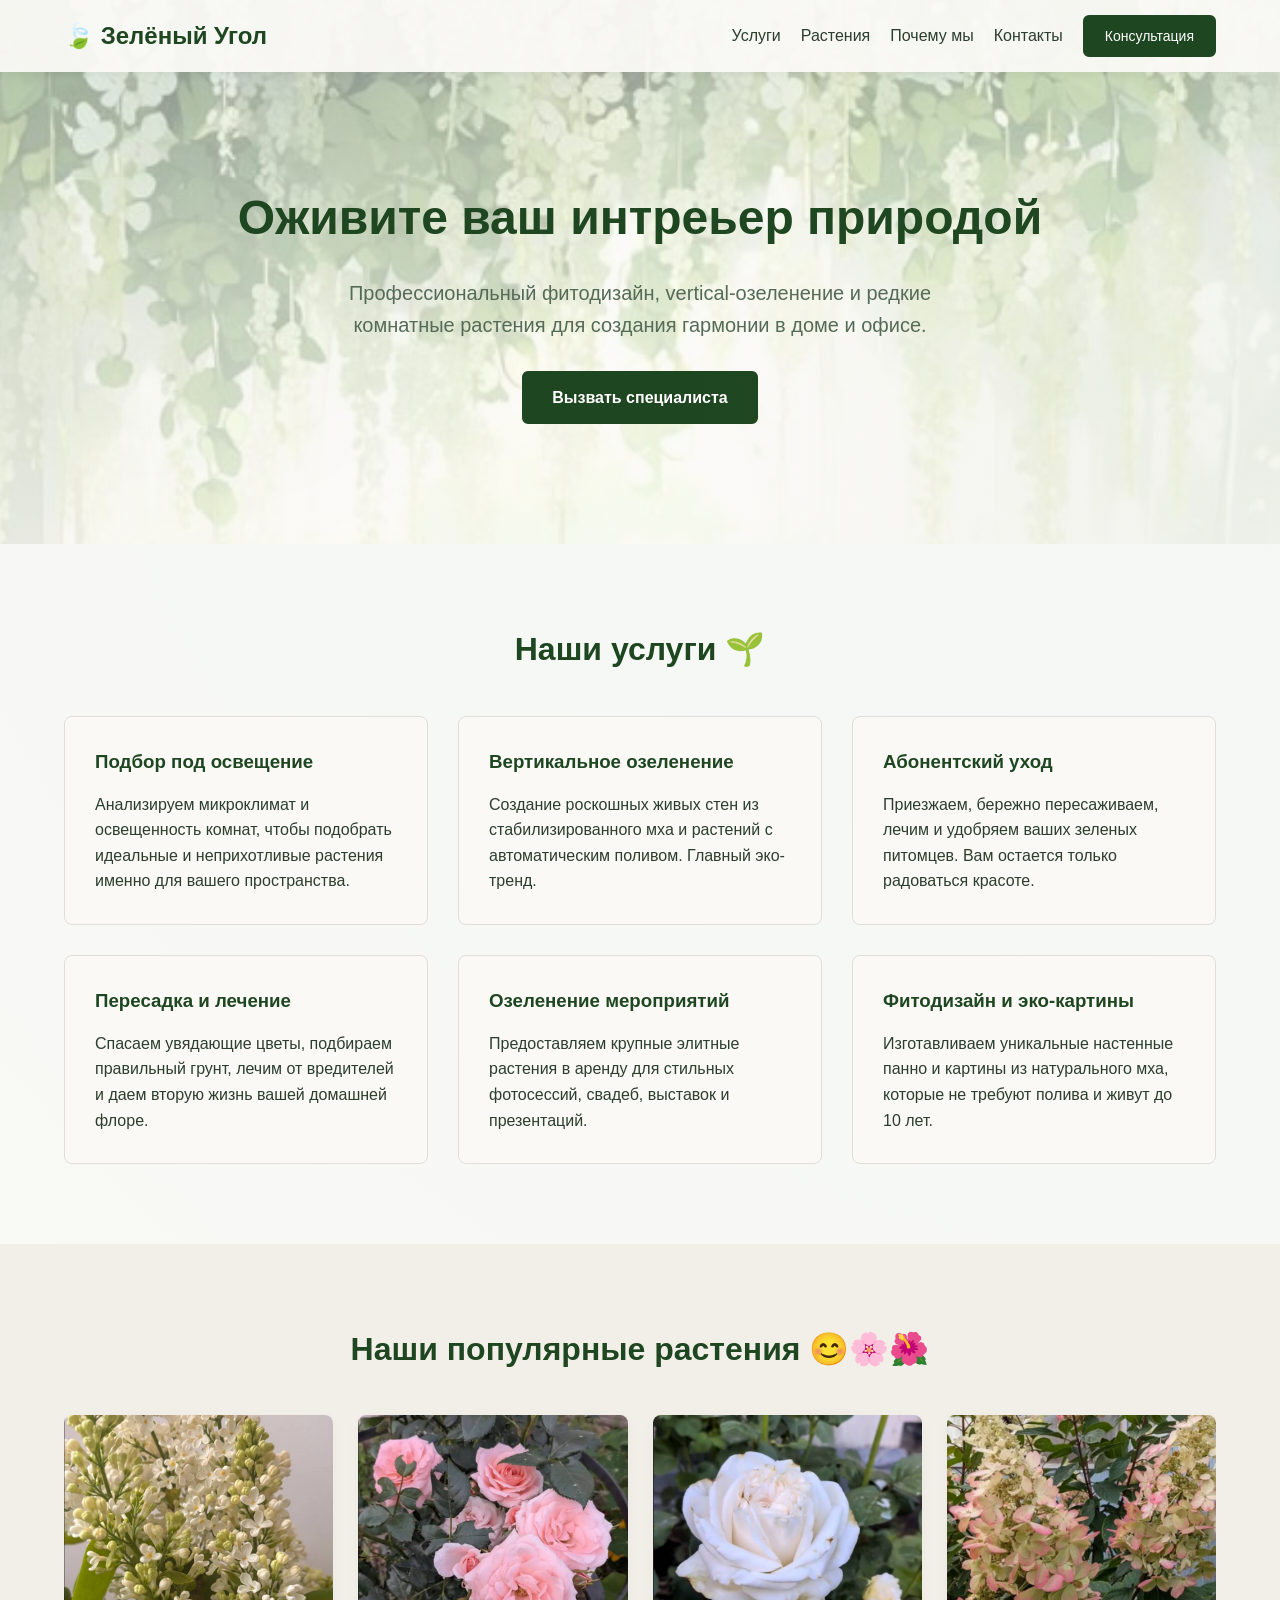
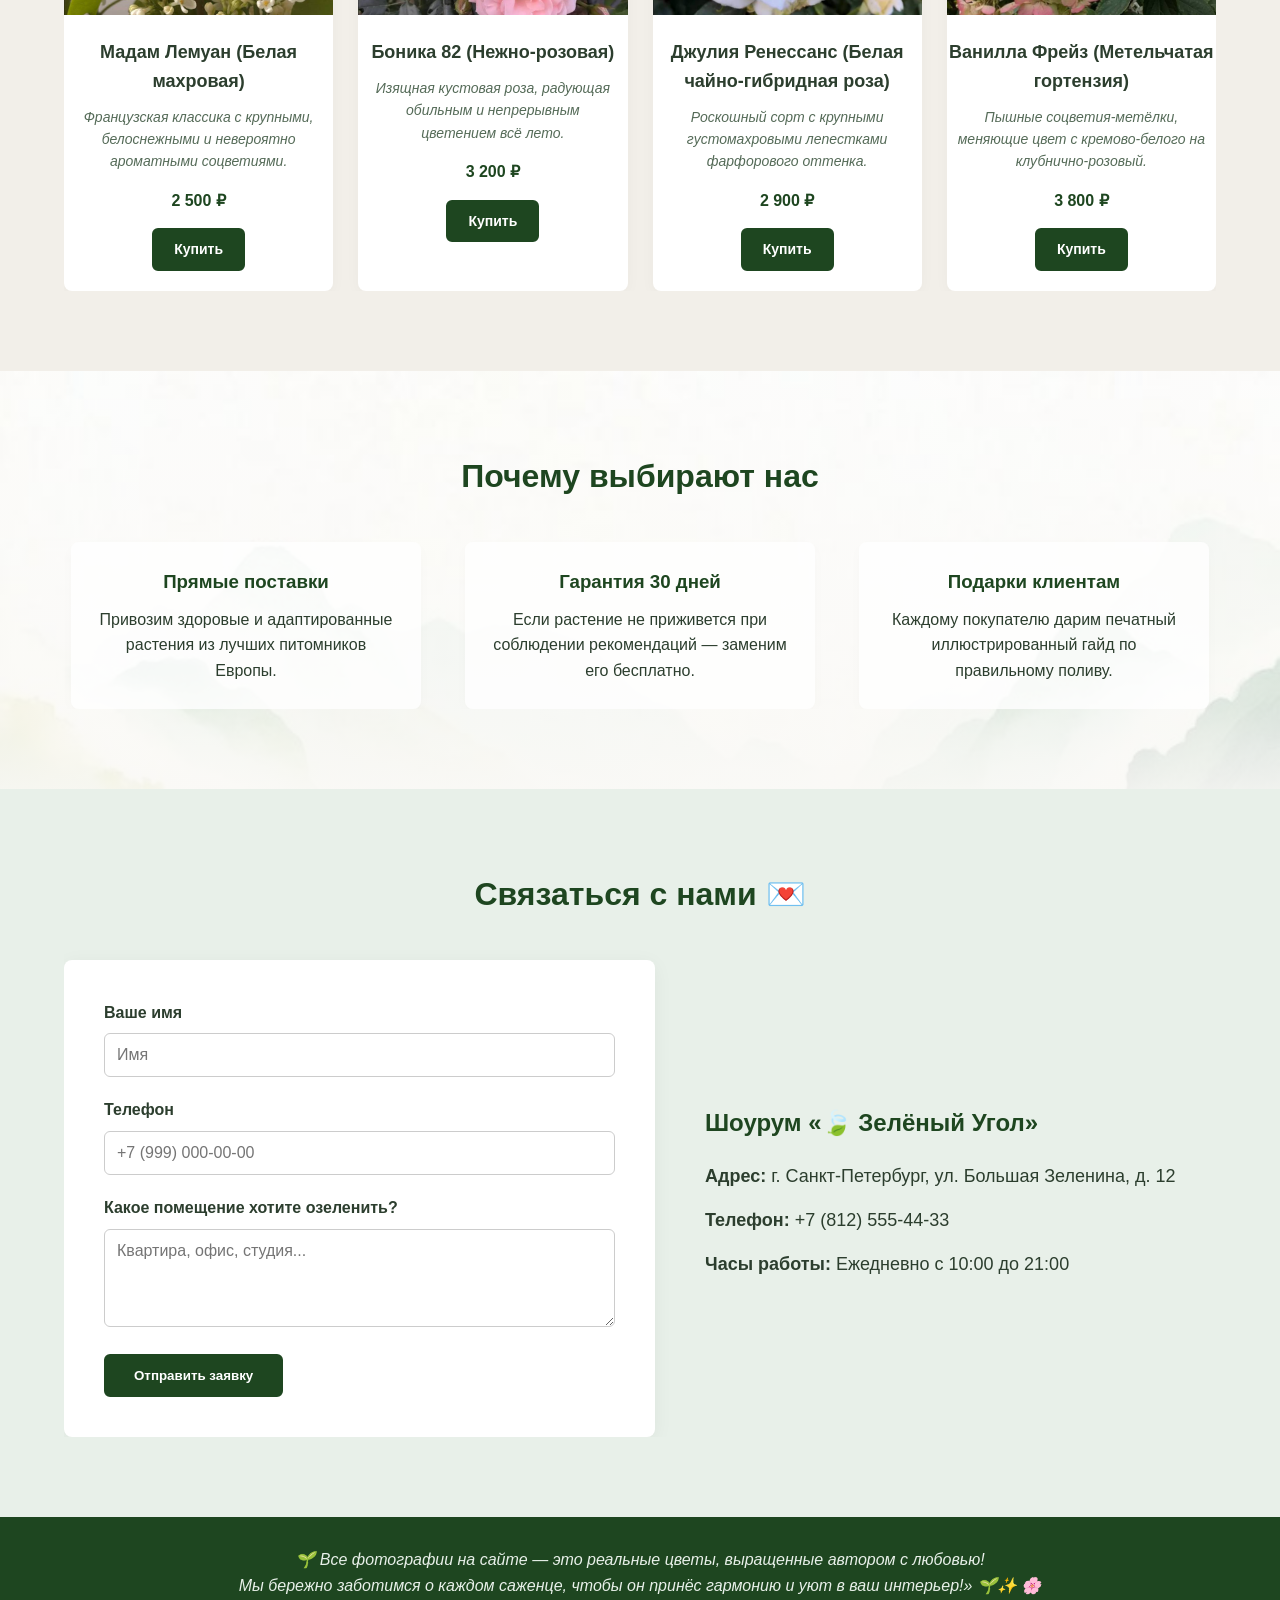
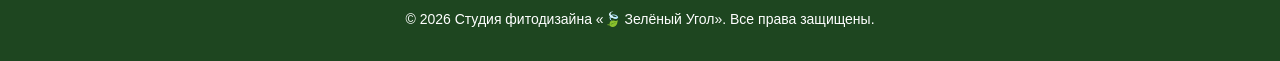
==== index.html @ da982885 "Обратно поменяно название" ====
<!DOCTYPE html>
<html lang="ru">
<head>
    <meta charset="UTF-8">
    <meta name="viewport" content="width=device-width, initial-scale=1.0">
    <title>🍃 Зелёный Угол — Студия фитодизайна и комнатного озеленения</title>
    <link rel="stylesheet" href="style.css">

</head>
<body>

    <header>
        <div class="container">
            <a href="#" class="logo">🍃 Зелёный Угол</a>
            <nav>
                <ul class="nav-links">
                    <li><a href="#services">Услуги</a></li>
                    <li><a href="#catalog">Растения</a></li>
                    <li><a href="#features">Почему мы</a></li>
                    <li><a href="#contacts">Контакты</a></li>
                    <li><a href="#contacts" class="btn header-btn">Консультация</a></li>
                </ul>
            </nav>
        </div>
    </header>

    <section class="hero">
        <div class="container">
            <h1>Оживите ваш интреьер природой</h1>
            <p>Профессиональный фитодизайн, vertical-озеленение и редкие комнатные растения для создания гармонии в доме и офисе.</p>
            <a href="#contacts" class="btn">Вызвать специалиста</a>
        </div>
    </section>

    <section id="services" class="services">
        <div class="container">
            <h2 class="section-title">Наши услуги 🌱</h2>
            <div class="services-grid">
                <!-- 1. Подбор -->
                <div class="service-card">
                    <h3>Подбор под освещение</h3>
                    <p>Анализируем микроклимат и освещенность комнат, чтобы подобрать идеальные и неприхотливые растения именно для вашего пространства.</p>
                </div>
                <!-- 2. Вертикальное озеленение -->
                <div class="service-card">
                    <h3>Вертикальное озеленение</h3>
                    <p>Создание роскошных живых стен из стабилизированного мха и растений с автоматическим поливом. Главный эко-тренд.</p>
                </div>
                <!-- 3. Абонентский уход -->
                <div class="service-card">
                    <h3>Абонентский уход</h3>
                    <p>Приезжаем, бережно пересаживаем, лечим и удобряем ваших зеленых питомцев. Вам остается только радоваться красоте.</p>
                </div>
                <!-- 4. Скорая помощь растениям -->
                <div class="service-card">
                    <h3>Пересадка и лечение</h3>
                    <p>Спасаем увядающие цветы, подбираем правильный грунт, лечим от вредителей и даем вторую жизнь вашей домашней флоре.</p>
                </div>
                <!-- 5. Озеленение мероприятий -->
                <div class="service-card">
                    <h3>Озеленение мероприятий</h3>
                    <p>Предоставляем крупные элитные растения в аренду для стильных фотосессий, свадеб, выставок и презентаций.</p>
                </div>
                <!-- 6. Фитокартины -->
                <div class="service-card">
                    <h3>Фитодизайн и эко-картины</h3>
                    <p>Изготавливаем уникальные настенные панно и картины из натурального мха, которые не требуют полива и живут до 10 лет.</p>
                </div>
            </div>
        </div>
    </section>


        <section id="catalog" class="catalog">
        <div class="container">
            <h2 class="section-title">Наши популярные растения 😊🌸🌺</h2>
            <div class="catalog-grid">
                <!-- 1. Сирень -->
                <div class="plant-card">
                    <img src="lilac1.jpg" alt="Сирень Мадам Лемуан" style="width: 100%; height: 200px; object-fit: cover; margin-bottom: 15px;">
                    <h3>Мадам Лемуан (Белая махровая)</h3>
                    <p style="font-size: 14px; color: #556B58; font-style: italic; margin: 5px 10px 15px 10px; min-height: 44px;">
                        Французская классика с крупными, белоснежными и невероятно ароматными соцветиями.
                    </p>
                    <span class="price">2 500 ₽</span>
                    <a href="#contacts" class="btn">Купить</a>
                </div>
                <!-- 2. Розовая роза -->
                <div class="plant-card">
                    <img src="rose.jpg" alt="Роза Боника 82" style="width: 100%; height: 200px; object-fit: cover; margin-bottom: 15px;">
                    <h3>Боника 82 (Нежно-розовая)</h3>
                    <p style="font-size: 14px; color: #556B58; font-style: italic; margin: 5px 10px 15px 10px; min-height: 44px;">
                        Изящная кустовая роза, радующая обильным и непрерывным цветением всё лето.
                    </p>
                    <span class="price">3 200 ₽</span>
                    <a href="#contacts" class="btn">Купить</a>
                </div>
                <!-- 3. Белая роза -->
                <div class="plant-card">
                    <img src="white-rose.jpg" alt="Роза Джулия Ренессанс" style="width: 100%; height: 200px; object-fit: cover; margin-bottom: 15px;">
                    <h3>Джулия Ренессанс (Белая чайно-гибридная роза)</h3>
                    <p style="font-size: 14px; color: #556B58; font-style: italic; margin: 5px 10px 15px 10px; min-height: 44px;">
                        Роскошный сорт с крупными густомахровыми лепестками фарфорового оттенка.
                    </p>
                    <span class="price">2 900 ₽</span>
                    <a href="#contacts" class="btn">Купить</a>
                </div>
                <!-- 4. Гортензия -->
                <div class="plant-card">
                    <img src="hydrangea.jpg" alt="Гортензия Ванилла Фрейз" style="width: 100%; height: 200px; object-fit: cover; margin-bottom: 15px;">
                    <h3>Ванилла Фрейз (Метельчатая гортензия)</h3>
                    <p style="font-size: 14px; color: #556B58; font-style: italic; margin: 5px 10px 15px 10px; min-height: 44px;">
                        Пышные соцветия-метёлки, меняющие цвет с кремово-белого на клубнично-розовый.
                    </p>
                    <span class="price">3 800 ₽</span>
                    <a href="#contacts" class="btn">Купить</a>
                </div>
            </div>
        </div>
    </section>



    <section id="features" class="features">
        <div class="container">
            <h2 class="section-title">Почему выбирают нас</h2>

            <div class="features-list">
                <div class="feature-item">
                    <h3>Прямые поставки</h3>
                    <p>Привозим здоровые и адаптированные растения из лучших питомников Европы.</p>
                </div>
                <div class="feature-item">
                    <h3>Гарантия 30 дней</h3>
                    <p>Если растение не приживется при соблюдении рекомендаций — заменим его бесплатно.</p>
                </div>
                <div class="feature-item">
                    <h3>Подарки клиентам</h3>
                    <p>Каждому покупателю дарим печатный иллюстрированный гайд по правильному поливу.</p>
                </div>
            </div>
        </div>
    </section>

    <section id="contacts" class="contacts">
        <div class="container">
            <h2 class="section-title">Связаться с нами 💌</h2>
            <div class="contacts-wrapper">
                <form class="contact-form" onsubmit="event.preventDefault(); alert('Заявка отправлена!');">
                    <div class="form-group">
                        <label for="name">Ваше имя</label>
                        <input type="text" id="name" required placeholder="Имя">
                    </div>
                    <div class="form-group">
                        <label for="phone">Телефон</label>
                        <input type="tel" id="phone" required placeholder="+7 (999) 000-00-00">
                    </div>
                    <div class="form-group">
                        <label for="msg">Какое помещение хотите озеленить?</label>
                        <textarea id="msg" rows="4" placeholder="Квартира, офис, студия..."></textarea>
                    </div>
                    <button type="submit" class="btn">Отправить заявку</button>
                </form>
                <div class="contact-info">
                    <h3>Шоурум «🍃 Зелёный Угол»</h3>
                    <p><strong>Адрес:</strong> г. Санкт-Петербург, ул. Большая Зеленина, д. 12</p>
                    <p><strong>Телефон:</strong> +7 (812) 555-44-33</p>
                    <p><strong>Часы работы:</strong> Ежедневно с 10:00 до 21:00</p>
                </div>
            </div>
        </div>
    </section>

     <footer>
        <div class="container">
            <p style="font-style: italic; margin-bottom: 10px; font-size: 16px; color: #e8f0e9;">
                🌱 Все фотографии на сайте — это реальные цветы, выращенные автором с любовью!<br>Мы бережно заботимся о каждом саженце, чтобы он принёс гармонию и уют в ваш интерьер!» 🌱✨ 🌸
            </p>
            <p>&copy; 2026 Студия фитодизайна «🍃 Зелёный Угол». Все права защищены.</p>
        </div>
    </footer>


</body>
</html>
---- style.css ----
* {
            margin: 0;
            padding: 0;
            box-sizing: border-box;
            font-family: 'Segoe UI', Tahoma, Geneva, Verdana, sans-serif;
        }
        html {
            scroll-behavior: smooth;
        }
        body {
            background-color: #FAF9F6;
            /* Делаем мягкий, едва заметный зеленый градиент по бокам экрана */
            background-image: radial-gradient(circle at top right, #f2f7f3 0%, #FAF9F6 60%);
            color: #2C3E2E;
            line-height: 1.6;
        }



    .container {
    width: 90%;
    max-width: 1200px;
    margin: 0 auto;
    overflow: hidden; /* Защита от вылета элементов за края */
    }
        .btn {
            display: inline-block;
            padding: 12px 28px;
            background-color: #1E4620; /* Глубокий лесной зеленый */
            color: #ffffff !important; /* Делаем текст строго БЕЛЫМ */
            text-decoration: none;
            border-radius: 6px;
            font-weight: 600;
            transition: all 0.3s ease;
            border: 2px solid #1E4620;
            cursor: pointer;
        }

        .btn:hover {
            background-color: #2c5e2f;
            border-color: #2c5e2f;
            transform: translateY(-2px);
        }
        header {
            position: fixed;
            top: 0;
            left: 0;
            width: 100%;
            background-color: rgba(250, 249, 246, 0.95);
            box-shadow: 0 2px 10px rgba(0,0,0,0.05);
            z-index: 1000;
            padding: 15px 0;
        }
        header .container {
            display: flex;
            justify-content: space-between;
            align-items: center;
            flex-wrap: wrap; /* Разрешаем элементам переноситься, если им тесно */
            gap: 10px;
        }

        .logo {
            font-size: 24px;
            font-weight: 700;
            color: #1E4620;
            text-decoration: none;
        }
         nav .nav-links {
            display: flex;
            list-style: none;
            gap: 20px;
            align-items: center;
            flex-wrap: wrap; /* Помогает ссылкам аккуратно переноситься на мобильных */
        }

        nav .nav-links a {
            text-decoration: none;
            color: #2C3E2E;
            font-weight: 500;
            transition: color 0.3s;
        }
        nav .nav-links a:hover {
            color: #1E4620;
        }
        .header-btn {
            padding: 8px 20px;
            font-size: 14px;
        }
        .hero {
            padding: 180px 0 120px 0;
            text-align: center;
            /* Подключаем ваш сказочный рисунок листьев и накладываем мягкий эко-градиент для читаемости текста */
            background: linear-gradient(180deg, rgba(250, 249, 246, 0.5) 0%, rgba(250, 249, 246, 0.95) 100%), 
                        url('bg-leaves.png.jpe');
            background-size: cover;
            background-position: center;
            background-attachment: fixed; /* Эффект параллакса при прокрутке */
            position: relative;
            overflow: hidden;
        }
        .hero::before {
            content: "";
            position: absolute;
            top: 0; left: 0; width: 100%; height: 100%;
            background: radial-gradient(circle at 10% 20%, rgba(30, 70, 32, 0.04) 0%, transparent 40%),
                        radial-gradient(circle at 90% 80%, rgba(85, 107, 47, 0.05) 0%, transparent 40%);
            pointer-events: none;
        }






        .hero h1 {
            font-size: 48px;
            color: #1E4620;
            margin-bottom: 20px;
            font-weight: 800;
        }
        .hero p {
            font-size: 20px;
            max-width: 600px;
            margin: 0 auto 30px auto;
            color: #556B58;
        }
        .services {
            padding: 80px 0;
        }
        .section-title {
            text-align: center;
            font-size: 32px;
            color: #1E4620;
            margin-bottom: 40px;
            font-weight: 700;
        }
        .services-grid {
            display: grid;
            grid-template-columns: repeat(auto-fit, minmax(300px, 1fr));
            gap: 30px;
        }
        .service-card {
            background-color: #FAF9F6;
            padding: 30px;
            border-radius: 8px;
            border: 1px solid #e1ded7;
            transition: all 0.3s;
        }
        .service-card h3 {
            margin-bottom: 15px;
            color: #1E4620;
        }
        .catalog {
            padding: 80px 0;
            background-color: #f2efe9;
        }
        .catalog-grid {
            display: grid;
            grid-template-columns: repeat(auto-fit, minmax(220px, 1fr));
            gap: 25px;
        }
        .plant-card {
            background: #ffffff;
            border-radius: 8px;
            overflow: hidden;
            box-shadow: 0 4px 15px rgba(0,0,0,0.03);
            transition: transform 0.3s ease;
            text-align: center;
            padding-bottom: 20px;
        }
        .plant-card:hover {
            transform: scale(1.04);
        }
        .plant-img {
            width: 100%;
            height: 200px;
            background-color: #dbe4dc;
            display: flex;
            align-items: center;
            justify-content: center;
            color: #556B58;
            font-weight: bold;
            margin-bottom: 15px;
        }
        .plant-card h3 {
            font-size: 18px;
            margin-bottom: 10px;
        }
        .price {
            font-weight: 700;
            color: #1E4620;
            margin-bottom: 15px;
            display: block;
        }
        .plant-card .btn {
            padding: 8px 20px;
            font-size: 14px;
        }
        .features {
            padding: 80px 0;
            /* Накладываем мягкую полупрозрачную эко-вуаль */
            background: linear-gradient(180deg, rgba(250, 249, 246, 0.3) 0%, rgba(250, 249, 246, 0.95) 100%), 
                        url('features-top-bg.png.jpe');
            /* 100% растягивает рисунок ровно на всю ширину экрана, а auto сохраняет пропорции высоты */
            background-size: 100% auto; 
            /* Прижимаем к самому верху и центрируем */
            background-position: top center; 
            background-repeat: no-repeat;
        }



        .feature-item {
            flex: 1;
            min-width: 250px;
            max-width: 350px;
            background: rgba(255, 255, 255, 0.8); /* Делаем карточки полупрозрачными */
            padding: 25px;
            border-radius: 8px;
            box-shadow: 0 4px 15px rgba(0,0,0,0.02);
            text-align: center;
        }

        .features-list {
            display: flex;
            flex-wrap: wrap;
            justify-content: space-around;
            gap: 30px;
            text-align: center;
        }
        .feature-item {
            flex: 1;
            min-width: 250px;
            max-width: 350px;
        }
        .feature-item h3 {
            color: #1E4620;
            margin-bottom: 10px;
        }
        .contacts {
            padding: 80px 0;
            background-color: #e8f0e9;
        }
        .contacts-wrapper {
            display: flex;
            flex-wrap: wrap;
            gap: 50px;
        }
        .contact-form {
            flex: 1;
            min-width: 300px;
            background: #ffffff;
            padding: 40px;
            border-radius: 8px;
            box-shadow: 0 4px 20px rgba(0,0,0,0.05);
        }
        .form-group {
            margin-bottom: 20px;
        }
        .form-group label {
            display: block;
            margin-bottom: 8px;
            font-weight: 600;
        }
        .form-group input, .form-group textarea {
            width: 100%;
            padding: 12px;
            border: 1px solid #cccccc;
            border-radius: 6px;
            font-size: 16px;
        }
        .contact-info {
            flex: 1;
            min-width: 300px;
            display: flex;
            flex-direction: column;
            justify-content: center;
        }
        .contact-info h3 {
            font-size: 24px;
            color: #1E4620;
            margin-bottom: 20px;
        }
        .contact-info p {
            margin-bottom: 15px;
            font-size: 18px;
        }
        footer {
            background-color: #1E4620;
            color: #ffffff;
            text-align: center;
            padding: 30px 0;
            font-size: 14px;
        }
         @media (max-width: 768px) {
            .hero h1 {
                font-size: 34px;
            }
            header {
                position: static; /* Отключаем фиксацию шапки, чтобы она не перекрывала текст на телефонах */
                padding: 15px 0;
            }
            header .container {
                flex-direction: column; /* Выстраиваем логотип Зелёный Угол и ссылки меню друг под другом */
                text-align: center;
                gap: 15px;
            }
            nav .nav-links {
                justify-content: center; /* Центрируем пункты меню на смартфонах */
                gap: 15px;
                padding-top: 5px;
            }
            .logo {
                font-size: 22px;
            }
        }
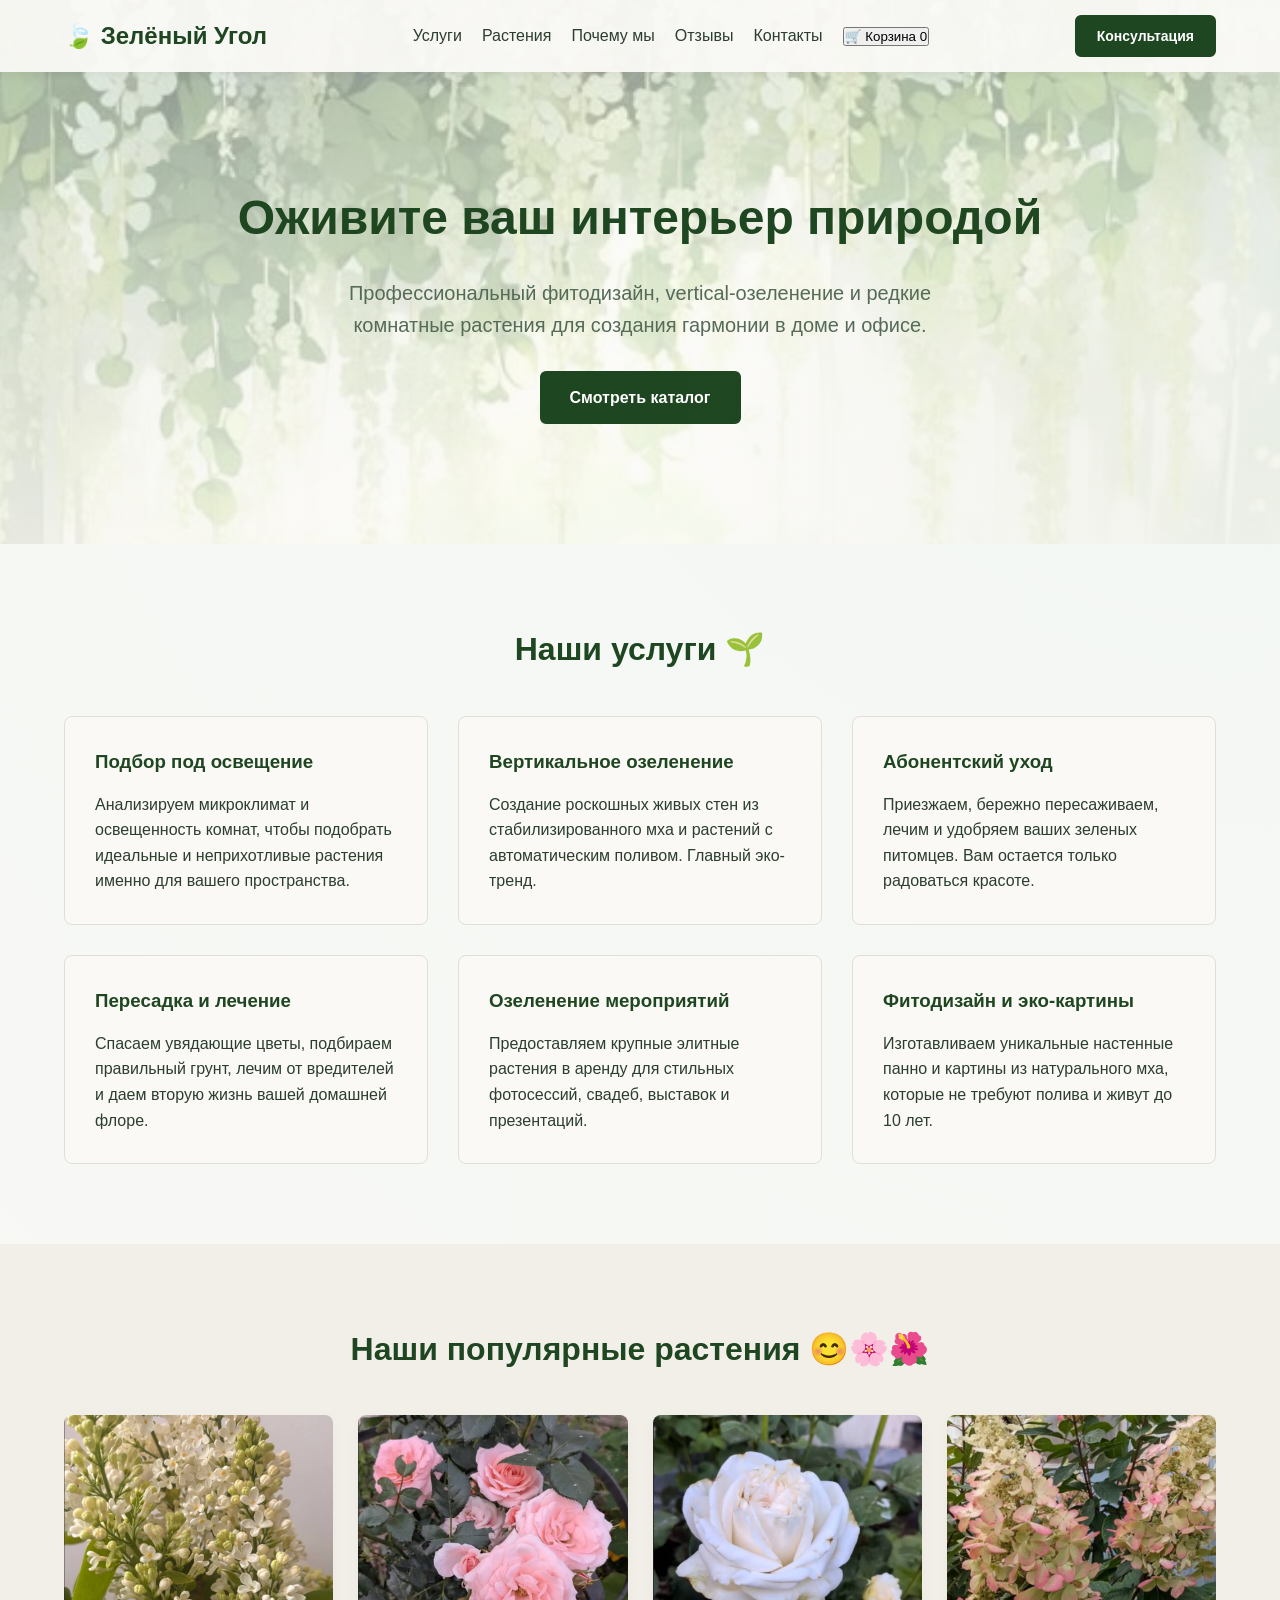
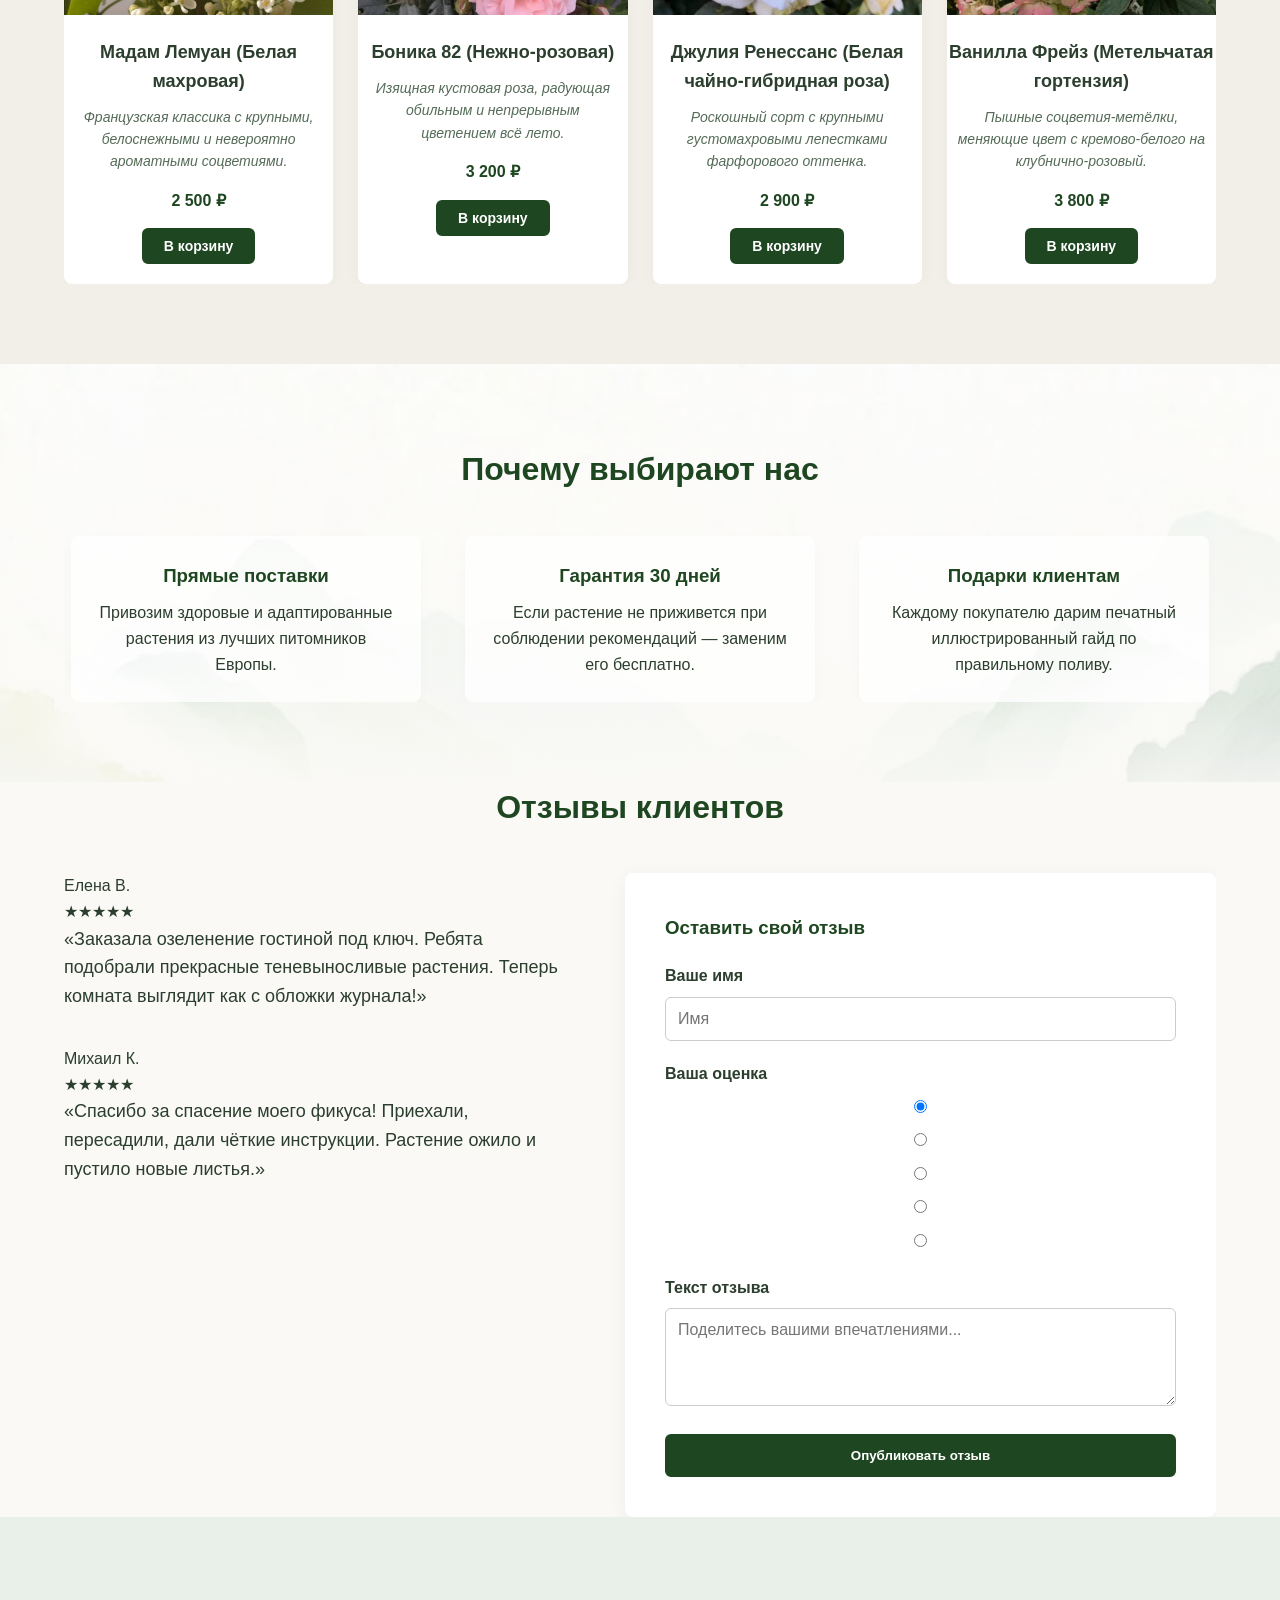
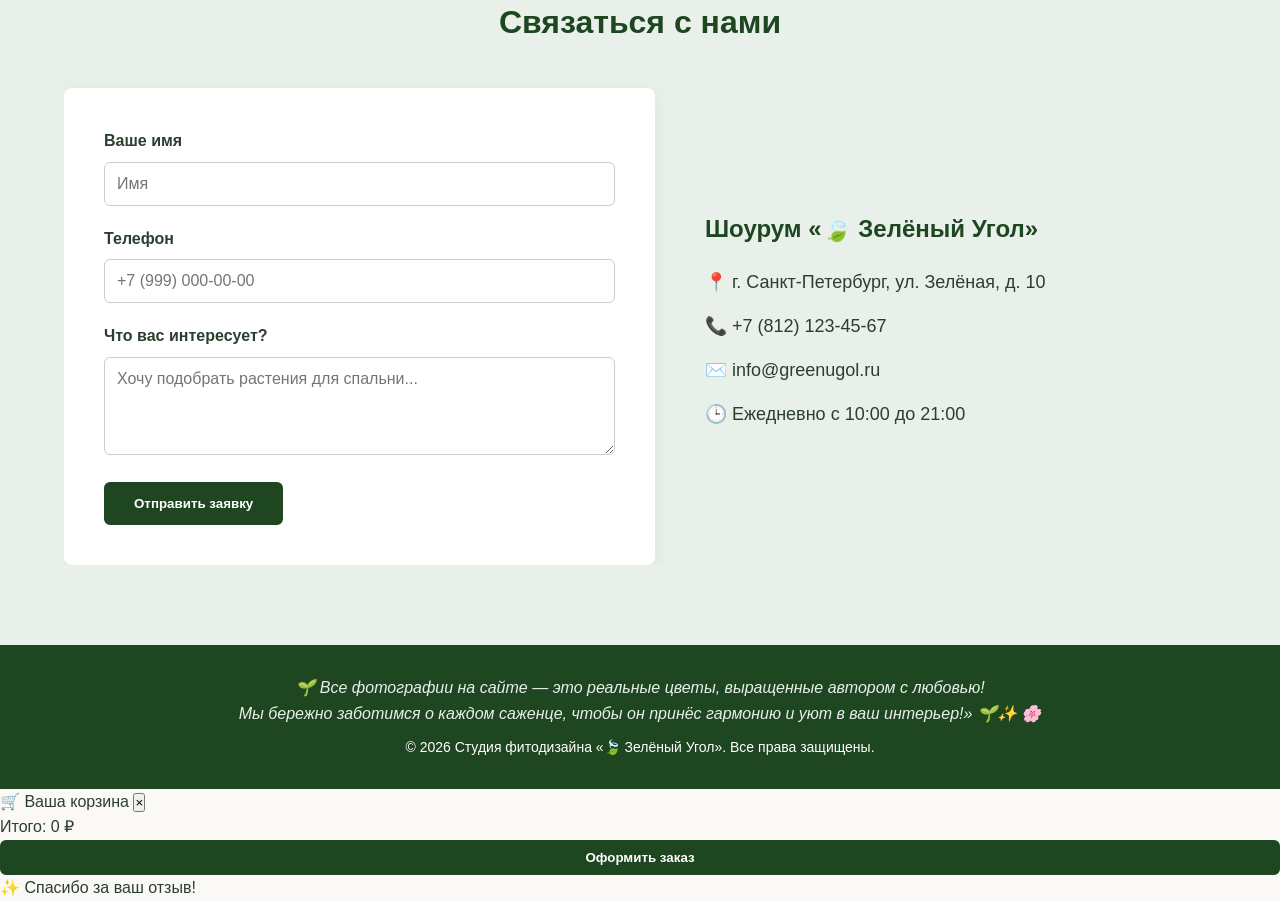
==== commit 359d5c20: "Update index.html" ====
--- a/index.html
+++ b/index.html
@@ -17,18 +17,24 @@
                     <li><a href="#services">Услуги</a></li>
                     <li><a href="#catalog">Растения</a></li>
                     <li><a href="#features">Почему мы</a></li>
+                    <li><a href="#reviews">Отзывы</a></li>
                     <li><a href="#contacts">Контакты</a></li>
-                    <li><a href="#contacts" class="btn header-btn">Консультация</a></li>
+                    <li>
+                        <button class="cart-toggle-btn" id="cart-toggle">
+                            🛒 Корзина <span id="cart-count">0</span>
+                        </button>
+                    </li>
                 </ul>
             </nav>
+            <a href="#contacts" class="btn header-btn">Консультация</a>
         </div>
     </header>
 
     <section class="hero">
         <div class="container">
-            <h1>Оживите ваш интреьер природой</h1>
+            <h1>Оживите ваш интерьер природой</h1>
             <p>Профессиональный фитодизайн, vertical-озеленение и редкие комнатные растения для создания гармонии в доме и офисе.</p>
-            <a href="#contacts" class="btn">Вызвать специалиста</a>
+            <a href="#catalog" class="btn">Смотреть каталог</a>
         </div>
     </section>
 
@@ -70,12 +76,10 @@
         </div>
     </section>
 
-
-        <section id="catalog" class="catalog">
+    <section class="catalog" id="catalog">
         <div class="container">
             <h2 class="section-title">Наши популярные растения 😊🌸🌺</h2>
             <div class="catalog-grid">
-                <!-- 1. Сирень -->
                 <div class="plant-card">
                     <img src="lilac1.jpg" alt="Сирень Мадам Лемуан" style="width: 100%; height: 200px; object-fit: cover; margin-bottom: 15px;">
                     <h3>Мадам Лемуан (Белая махровая)</h3>
@@ -83,9 +87,8 @@
                         Французская классика с крупными, белоснежными и невероятно ароматными соцветиями.
                     </p>
                     <span class="price">2 500 ₽</span>
-                    <a href="#contacts" class="btn">Купить</a>
-                </div>
-                <!-- 2. Розовая роза -->
+                    <button class="btn add-to-cart-btn" data-id="1" data-name="Сирень Мадам Лемуан" data-price="2500">В корзину</button>
+                </div>
                 <div class="plant-card">
                     <img src="rose.jpg" alt="Роза Боника 82" style="width: 100%; height: 200px; object-fit: cover; margin-bottom: 15px;">
                     <h3>Боника 82 (Нежно-розовая)</h3>
@@ -93,9 +96,8 @@
                         Изящная кустовая роза, радующая обильным и непрерывным цветением всё лето.
                     </p>
                     <span class="price">3 200 ₽</span>
-                    <a href="#contacts" class="btn">Купить</a>
-                </div>
-                <!-- 3. Белая роза -->
+                    <button class="btn add-to-cart-btn" data-id="2" data-name="Боника 82 (Нежно-розовая)" data-price="3200">В корзину</button>
+                </div>
                 <div class="plant-card">
                     <img src="white-rose.jpg" alt="Роза Джулия Ренессанс" style="width: 100%; height: 200px; object-fit: cover; margin-bottom: 15px;">
                     <h3>Джулия Ренессанс (Белая чайно-гибридная роза)</h3>
@@ -103,9 +105,8 @@
                         Роскошный сорт с крупными густомахровыми лепестками фарфорового оттенка.
                     </p>
                     <span class="price">2 900 ₽</span>
-                    <a href="#contacts" class="btn">Купить</a>
-                </div>
-                <!-- 4. Гортензия -->
+                    <button class="btn add-to-cart-btn" data-id="3" data-name="Джулия Ренессанс (Белая чайно-гибридная роза)" data-price="2900">В корзину</button>
+                </div>
                 <div class="plant-card">
                     <img src="hydrangea.jpg" alt="Гортензия Ванилла Фрейз" style="width: 100%; height: 200px; object-fit: cover; margin-bottom: 15px;">
                     <h3>Ванилла Фрейз (Метельчатая гортензия)</h3>
@@ -113,13 +114,11 @@
                         Пышные соцветия-метёлки, меняющие цвет с кремово-белого на клубнично-розовый.
                     </p>
                     <span class="price">3 800 ₽</span>
-                    <a href="#contacts" class="btn">Купить</a>
+                    <button class="btn add-to-cart-btn" data-id="4" data-name="Ванилла Фрейз (Метельчатая гортензия)" data-price="3800">В корзину</button>
                 </div>
             </div>
         </div>
     </section>
-
-
 
     <section id="features" class="features">
         <div class="container">
@@ -141,12 +140,64 @@
             </div>
         </div>
     </section>
-
-    <section id="contacts" class="contacts">
-        <div class="container">
-            <h2 class="section-title">Связаться с нами 💌</h2>
+    <section class="reviews" id="reviews">
+        <div class="container">
+            <h2 class="section-title">Отзывы клиентов</h2>
+            
             <div class="contacts-wrapper">
-                <form class="contact-form" onsubmit="event.preventDefault(); alert('Заявка отправлена!');">
+                <!-- Левая колонка: Список отзывов -->
+                <div class="contact-info" id="reviews-list-container" style="justify-content: flex-start; gap: 20px;">
+                    <div class="review-card" style="width: 100%;">
+                        <div class="review-author">Елена В.</div>
+                        <div class="review-stars">★★★★★</div>
+                        <p class="review-text">«Заказала озеленение гостиной под ключ. Ребята подобрали прекрасные теневыносливые растения. Теперь комната выглядит как с обложки журнала!»</p>
+                    </div>
+                    <div class="review-card" style="width: 100%;">
+                        <div class="review-author">Михаил К.</div>
+                        <div class="review-stars">★★★★★</div>
+                        <p class="review-text">«Спасибо за спасение моего фикуса! Приехали, пересадили, дали чёткие инструкции. Растение ожило и пустило новые листья.»</p>
+                    </div>
+                </div>
+
+                <!-- Правая колонка: Красивая форма написания отзыва -->
+                <div class="contact-form">
+                    <h3 style="margin-bottom: 20px; color: #1E4620;">Оставить свой отзыв</h3>
+                    <form id="new-review-form">
+                        <div class="form-group">
+                            <label for="review-author-name">Ваше имя</label>
+                            <input type="text" id="review-author-name" required placeholder="Имя">
+                        </div>
+                        <div class="form-group">
+                            <label style="display: block;">Ваша оценка</label>
+                            <div class="rating-area">
+                                <input type="radio" id="star-5" name="rating" value="5" checked>
+                                <label for="star-5" title="Оценка 5"></label>
+                                <input type="radio" id="star-4" name="rating" value="4">
+                                <label for="star-4" title="Оценка 4"></label>
+                                <input type="radio" id="star-3" name="rating" value="3">
+                                <label for="star-3" title="Оценка 3"></label>
+                                <input type="radio" id="star-2" name="rating" value="2">
+                                <label for="star-2" title="Оценка 2"></label>
+                                <input type="radio" id="star-1" name="rating" value="1">
+                                <label for="star-1" title="Оценка 1"></label>
+                            </div>
+                        </div>
+                        <div class="form-group">
+                            <label for="review-comment">Текст отзыва</label>
+                            <textarea id="review-comment" rows="4" required placeholder="Поделитесь вашими впечатлениями..."></textarea>
+                        </div>
+                        <button type="submit" class="btn" style="width: 100%;">Опубликовать отзыв</button>
+                    </form>
+                </div>
+            </div>
+        </div>
+    </section>
+
+    <section class="contacts" id="contacts">
+        <div class="container">
+            <h2 class="section-title">Связаться с нами</h2>
+            <div class="contacts-wrapper">
+                <form class="contact-form" action="#" onsubmit="alert('Заявка отправлена!'); this.reset(); return false;">
                     <div class="form-group">
                         <label for="name">Ваше имя</label>
                         <input type="text" id="name" required placeholder="Имя">
@@ -156,22 +207,23 @@
                         <input type="tel" id="phone" required placeholder="+7 (999) 000-00-00">
                     </div>
                     <div class="form-group">
-                        <label for="msg">Какое помещение хотите озеленить?</label>
-                        <textarea id="msg" rows="4" placeholder="Квартира, офис, студия..."></textarea>
+                        <label for="msg">Что вас интересует?</label>
+                        <textarea id="msg" rows="4" placeholder="Хочу подобрать растения для спальни..."></textarea>
                     </div>
                     <button type="submit" class="btn">Отправить заявку</button>
                 </form>
                 <div class="contact-info">
                     <h3>Шоурум «🍃 Зелёный Угол»</h3>
-                    <p><strong>Адрес:</strong> г. Санкт-Петербург, ул. Большая Зеленина, д. 12</p>
-                    <p><strong>Телефон:</strong> +7 (812) 555-44-33</p>
-                    <p><strong>Часы работы:</strong> Ежедневно с 10:00 до 21:00</p>
+                    <p>📍 г. Санкт-Петербург, ул. Зелёная, д. 10</p>
+                    <p>📞 +7 (812) 123-45-67</p>
+                    <p>✉️ info@greenugol.ru</p>
+                    <p>🕒 Ежедневно с 10:00 до 21:00</p>
                 </div>
             </div>
         </div>
     </section>
 
-     <footer>
+   <footer>
         <div class="container">
             <p style="font-style: italic; margin-bottom: 10px; font-size: 16px; color: #e8f0e9;">
                 🌱 Все фотографии на сайте — это реальные цветы, выращенные автором с любовью!<br>Мы бережно заботимся о каждом саженце, чтобы он принёс гармонию и уют в ваш интерьер!» 🌱✨ 🌸
@@ -180,6 +232,203 @@
         </div>
     </footer>
 
-
+    <div class="cart-modal" id="cart-modal">
+        <div class="cart-modal-header">
+            <span>🛒 Ваша корзина</span>
+            <button class="cart-close-btn" id="cart-close">&times;</button>
+        </div>
+        <div class="cart-items-list" id="cart-items-container">
+        </div>
+        <div class="cart-footer">
+            <div class="cart-total">Итого: <span id="cart-total-price">0</span> ₽</div>
+            <button class="btn style-btn" style="width:100%; padding: 8px;" id="checkout-btn">Оформить заказ</button>
+        </div>
+    </div>
+    <!-- Всплывающая плашка -->
+    <div class="toast-notification" id="review-toast">
+        ✨ Спасибо за ваш отзыв!
+    </div>
+
+    <script>
+        // Инициализация элементов корзины
+        const cartToggle = document.getElementById('cart-toggle');
+        const cartClose = document.getElementById('cart-close');
+        const cartModal = document.getElementById('cart-modal');
+        const cartCount = document.getElementById('cart-count');
+        const cartItemsContainer = document.getElementById('cart-items-container');
+        const cartTotalPrice = document.getElementById('cart-total-price');
+        const addToCartButtons = document.querySelectorAll('.add-to-cart-btn');
+        const checkoutBtn = document.getElementById('checkout-btn');
+        
+        let cart = [];
+
+        // Переключение отображения корзины
+        if (cartToggle && cartModal) {
+            cartToggle.addEventListener('click', (e) => {
+                e.preventDefault();
+                if (cartModal.style.display === 'flex') {
+                    cartModal.style.display = 'none';
+                } else {
+                    cartModal.style.display = 'flex';
+                    updateCart();
+                }
+            });
+        }
+
+        if (cartClose && cartModal) {
+            cartClose.addEventListener('click', () => {
+                cartModal.style.display = 'none';
+            });
+        }
+
+        // Кнопка "В корзину" (Логика добавления и анимация счетчика)
+        addToCartButtons.forEach(button => {
+            button.addEventListener('click', () => {
+                const id = button.getAttribute('data-id');
+                const name = button.getAttribute('data-name');
+                const price = parseInt(button.getAttribute('data-price'));
+
+                const existingItem = cart.find(item => item.id === id);
+
+                if (existingItem) {
+                    existingItem.quantity += 1;
+                } else {
+                    cart.push({ id, name, price, quantity: 1 });
+                }
+
+                updateCart();
+
+                if (cartToggle) {
+                    cartToggle.style.transform = 'scale(1.15)';
+                    cartToggle.style.transition = 'transform 0.1s ease';
+                    setTimeout(() => {
+                        cartToggle.style.transform = 'scale(1)';
+                    }, 100);
+                }
+            });
+        });
+        // Управление количеством внутри корзины
+        if (cartItemsContainer) {
+            cartItemsContainer.addEventListener('click', (e) => {
+                const id = e.target.getAttribute('data-id');
+                if (!id) return;
+
+                const item = cart.find(item => item.id === id);
+
+                if (e.target.classList.contains('plus-qty')) {
+                    item.quantity += 1;
+                } else if (e.target.classList.contains('minus-qty')) {
+                    item.quantity -= 1;
+                    if (item.quantity <= 0) {
+                        cart = cart.filter(item => item.id !== id);
+                    }
+                } else if (e.target.classList.contains('cart-del-btn')) {
+                    cart = cart.filter(item => item.id !== id);
+                }
+
+                updateCart();
+            });
+        }
+
+        // Рендеринг корзины
+        function updateCart() {
+            if (!cartItemsContainer) return;
+            cartItemsContainer.innerHTML = '';
+            let totalItems = 0;
+            let totalPrice = 0;
+
+            if (cart.length === 0) {
+                cartItemsContainer.innerHTML = '<div class="empty-cart-text">Корзина пока пуста</div>';
+            } else {
+                cart.forEach(item => {
+                    totalItems += item.quantity;
+                    totalPrice += item.price * item.quantity;
+
+                    const itemHtml = `
+                        <div class="cart-item">
+                            <div class="cart-item-info">
+                                <div><strong>${item.name}</strong></div>
+                                <div>${item.price} ₽ x ${item.quantity}</div>
+                            </div>
+                            <div class="cart-item-actions">
+                                <button class="cart-qty-btn minus-qty" data-id="${item.id}">-</button>
+                                <button class="cart-qty-btn plus-qty" data-id="${item.id}">+</button>
+                                <button class="cart-del-btn" data-id="${item.id}">🗑️</button>
+                            </div>
+                        </div>
+                    `;
+                    cartItemsContainer.insertAdjacentHTML('beforeend', itemHtml);
+                });
+            }
+
+            if (cartCount) cartCount.textContent = totalItems;
+            if (cartTotalPrice) cartTotalPrice.textContent = totalPrice.toLocaleString('ru-RU');
+        }
+
+        // Перенос позиций корзины в поле заявки
+        if (checkoutBtn) {
+            checkoutBtn.addEventListener('click', () => {
+                if (cart.length === 0) {
+                    alert('Ваша корзина пуста!');
+                    return;
+                }
+                
+                let orderList = "Хочу заказать растения из корзины:\n";
+                cart.forEach(item => {
+                    orderList += `- ${item.name} (${item.quantity} шт.)\n`;
+                });
+                
+                const msgTextarea = document.getElementById('msg');
+                if (msgTextarea) {
+                    msgTextarea.value = orderList;
+                    cartModal.style.display = 'none';
+                    document.getElementById('contacts').scrollIntoView({ behavior: 'smooth' });
+                    alert('Товары добавлены в поле заявки ниже! Заполните ваше имя и телефон для завершения.');
+                }
+            });
+        }
+
+        // Логика динамической формы отзывов с вылетающей плашкой
+        const newReviewForm = document.getElementById('new-review-form');
+        const reviewsListContainer = document.getElementById('reviews-list-container');
+        const reviewToast = document.getElementById('review-toast');
+
+        if (newReviewForm) {
+            newReviewForm.addEventListener('submit', (e) => {
+                e.preventDefault();
+
+                const name = document.getElementById('review-author-name').value;
+                const comment = document.getElementById('review-comment').value;
+                const ratingInput = document.querySelector('input[name="rating"]:checked');
+                const rating = ratingInput ? ratingInput.value : 5;
+
+                const stars = '★'.repeat(rating) + '☆'.repeat(5 - rating);
+
+                const reviewHtml = `
+                    <div class="review-card" style="width: 100%;">
+                        <div class="review-author">${name}</div>
+                        <div class="review-stars">${stars}</div>
+                        <p class="review-text">«${comment}»</p>
+                    </div>
+                `;
+
+                if (reviewsListContainer) {
+                    reviewsListContainer.insertAdjacentHTML('afterbegin', reviewHtml);
+                }
+                
+                newReviewForm.reset();
+
+                // Красивое появление плашки вместо старого alert
+                if (reviewToast) {
+                    reviewToast.classList.add('show');
+
+                    setTimeout(() => {
+                        reviewToast.classList.remove('show');
+                    }, 4000);
+                }
+            });
+        }
+    </script>
 </body>
 </html>
+
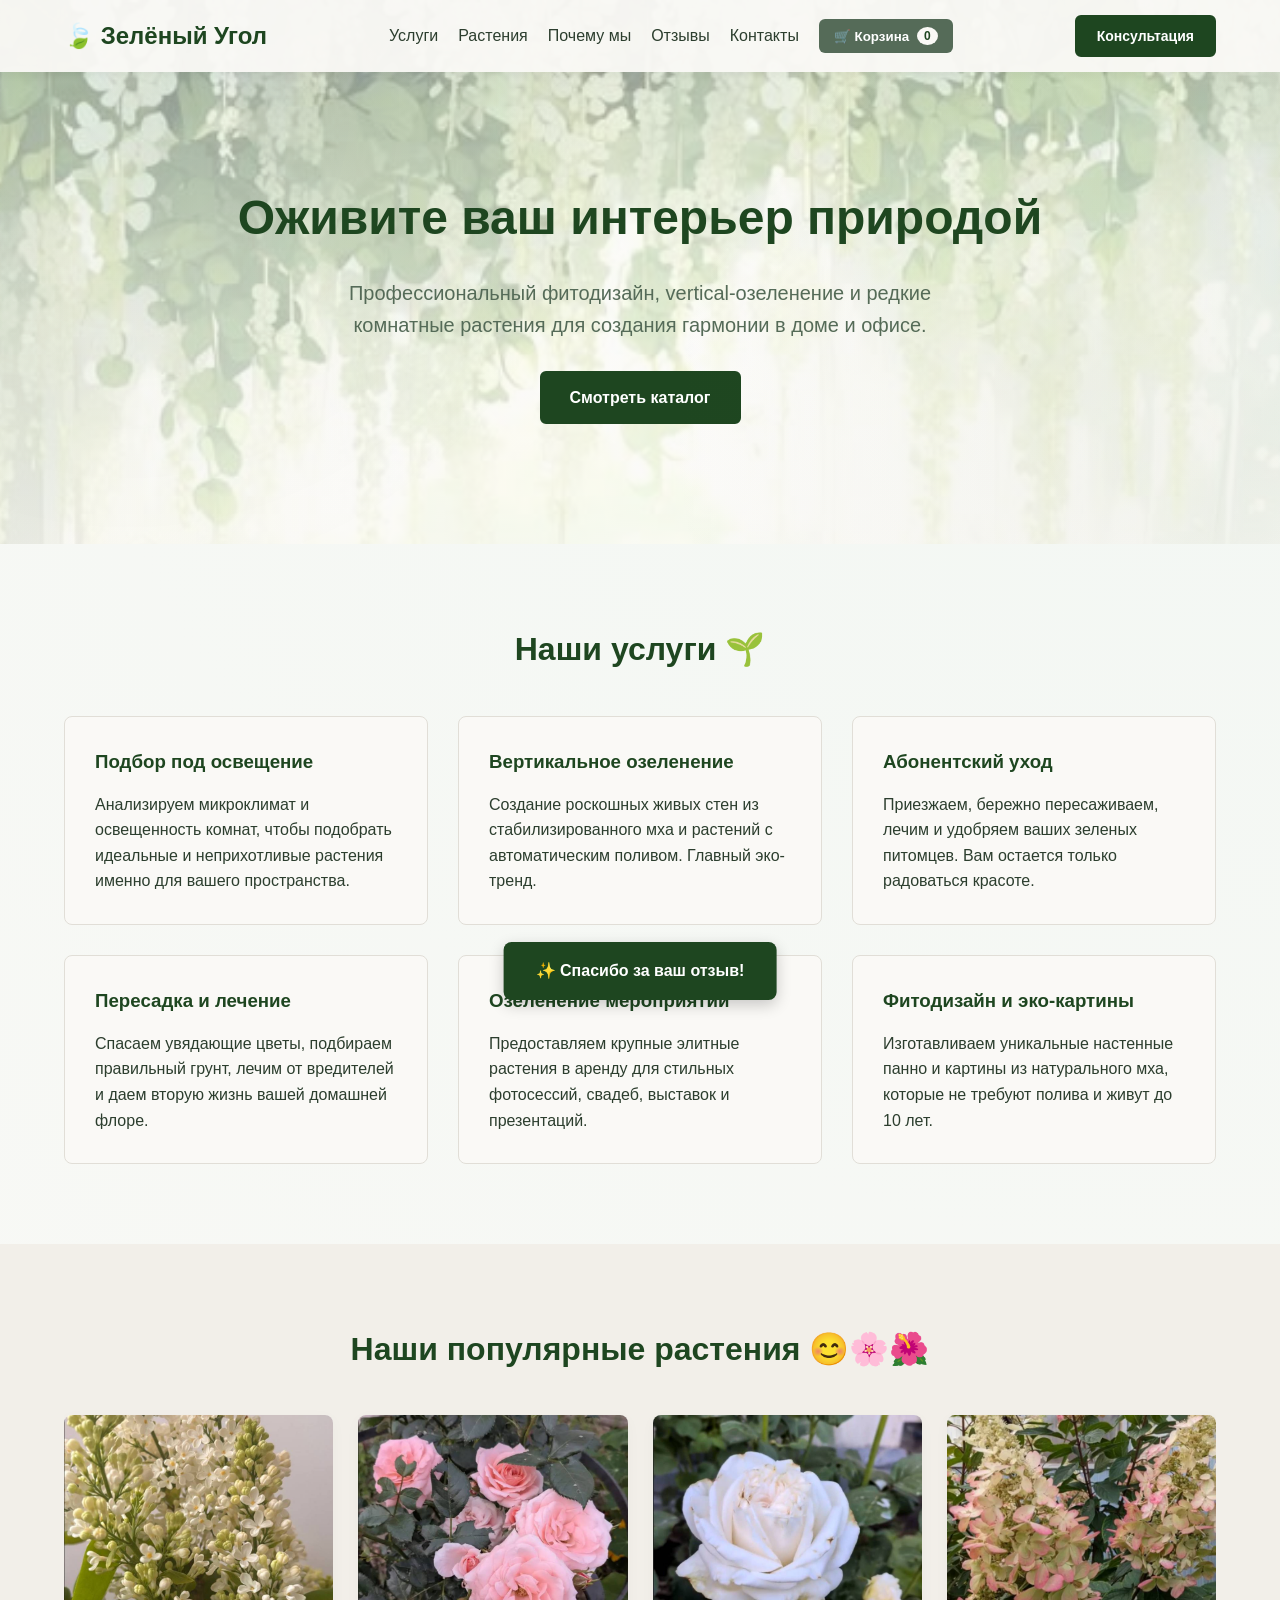
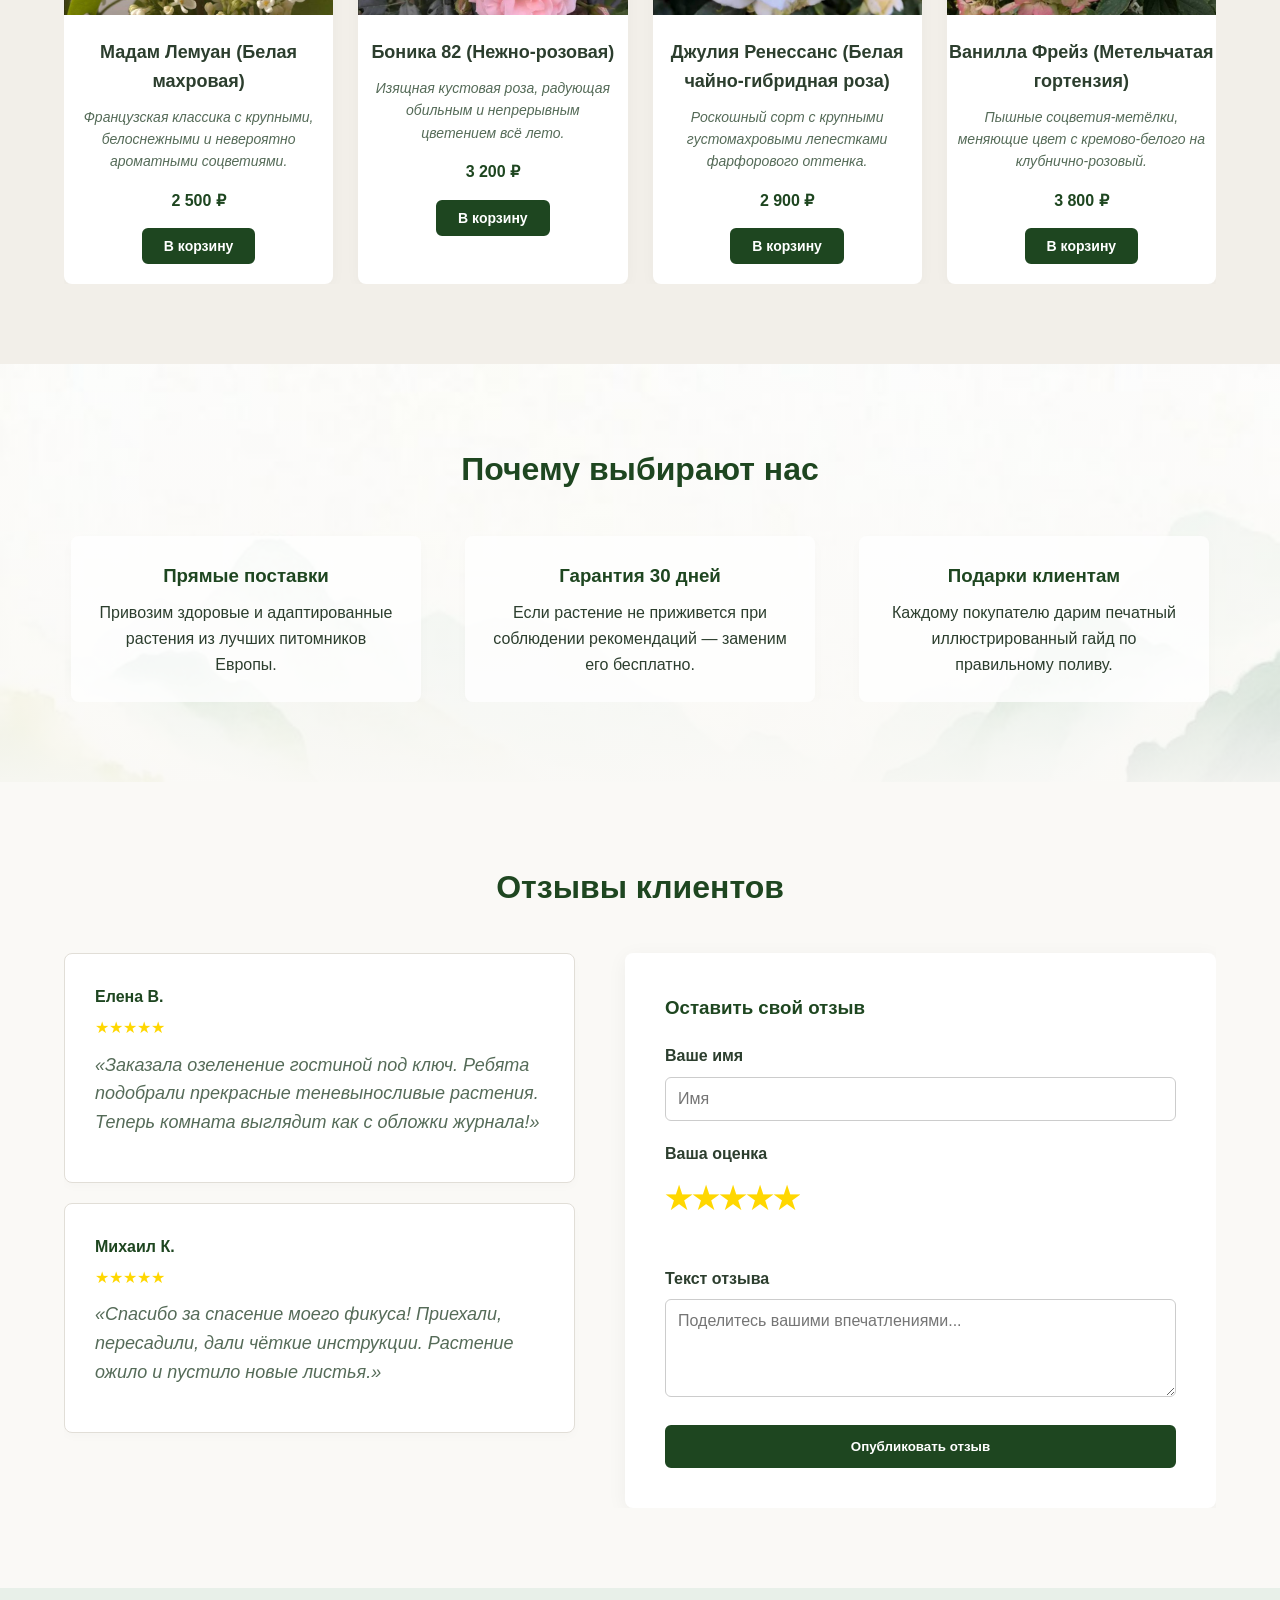
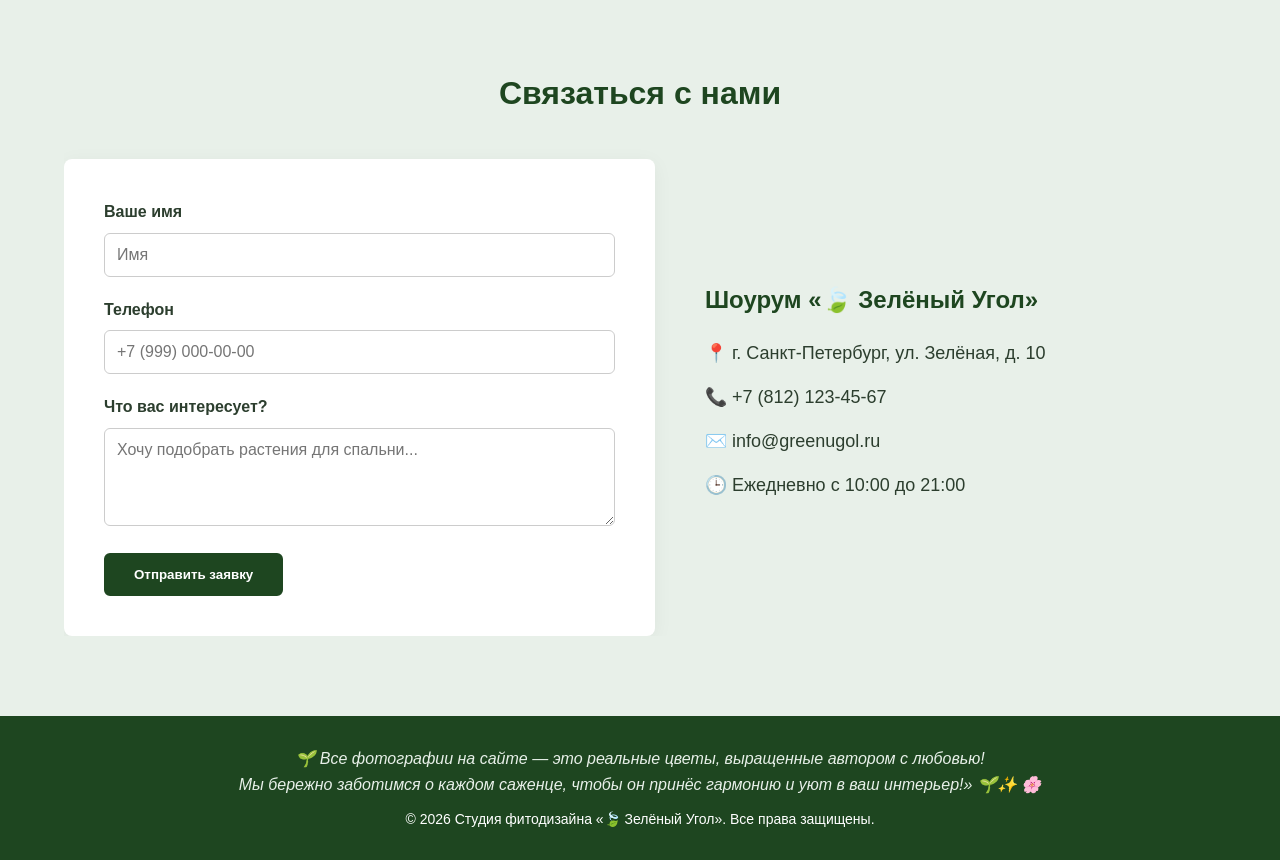
==== commit fa8babf6: "Update index.html" ====
--- a/index.html
+++ b/index.html
@@ -170,17 +170,21 @@
                         <div class="form-group">
                             <label style="display: block;">Ваша оценка</label>
                             <div class="rating-area">
-                                <input type="radio" id="star-5" name="rating" value="5" checked>
-                                <label for="star-5" title="Оценка 5"></label>
-                                <input type="radio" id="star-4" name="rating" value="4">
-                                <label for="star-4" title="Оценка 4"></label>
-                                <input type="radio" id="star-3" name="rating" value="3">
-                                <label for="star-3" title="Оценка 3"></label>
-                                <input type="radio" id="star-2" name="rating" value="2">
-                                <label for="star-2" title="Оценка 2"></label>
-                                <input type="radio" id="star-1" name="rating" value="1">
-                                <label for="star-1" title="Оценка 1"></label>
-                            </div>
+    <input type="radio" id="star-5" name="rating" value="5" checked>
+    <label for="star-5" title="Оценка 5"></label>
+    
+    <input type="radio" id="star-4" name="rating" value="4">
+    <label for="star-4" title="Оценка 4"></label>
+    
+    <input type="radio" id="star-3" name="rating" value="3">
+    <label for="star-3" title="Оценка 3"></label>
+    
+    <input type="radio" id="star-2" name="rating" value="2">
+    <label for="star-2" title="Оценка 2"></label>
+    
+    <input type="radio" id="star-1" name="rating" value="1">
+    <label for="star-1" title="Оценка 1"></label>
+</div>
                         </div>
                         <div class="form-group">
                             <label for="review-comment">Текст отзыва</label>
--- a/style.css
+++ b/style.css
@@ -1,4 +1,4 @@
-       * {
+* {
             margin: 0;
             padding: 0;
             box-sizing: border-box;
@@ -9,25 +9,22 @@
         }
         body {
             background-color: #FAF9F6;
-            /* Делаем мягкий, едва заметный зеленый градиент по бокам экрана */
             background-image: radial-gradient(circle at top right, #f2f7f3 0%, #FAF9F6 60%);
             color: #2C3E2E;
             line-height: 1.6;
         }
 
-
-
-    .container {
-    width: 90%;
-    max-width: 1200px;
-    margin: 0 auto;
-    overflow: hidden; /* Защита от вылета элементов за края */
-    }
+        .container {
+            width: 90%;
+            max-width: 1200px;
+            margin: 0 auto;
+            overflow: hidden;
+        }
         .btn {
             display: inline-block;
             padding: 12px 28px;
-            background-color: #1E4620; /* Глубокий лесной зеленый */
-            color: #ffffff !important; /* Делаем текст строго БЕЛЫМ */
+            background-color: #1E4620;
+            color: #ffffff !important;
             text-decoration: none;
             border-radius: 6px;
             font-weight: 600;
@@ -55,7 +52,7 @@
             display: flex;
             justify-content: space-between;
             align-items: center;
-            flex-wrap: wrap; /* Разрешаем элементам переноситься, если им тесно */
+            flex-wrap: wrap;
             gap: 10px;
         }
 
@@ -65,12 +62,12 @@
             color: #1E4620;
             text-decoration: none;
         }
-         nav .nav-links {
+        nav .nav-links {
             display: flex;
             list-style: none;
             gap: 20px;
             align-items: center;
-            flex-wrap: wrap; /* Помогает ссылкам аккуратно переноситься на мобильных */
+            flex-wrap: wrap;
         }
 
         nav .nav-links a {
@@ -86,15 +83,40 @@
             padding: 8px 20px;
             font-size: 14px;
         }
+        
+        /* Кнопка Корзины в шапке */
+        .cart-toggle-btn {
+            background: #556B58;
+            border: none;
+            color: white;
+            padding: 8px 15px;
+            border-radius: 6px;
+            font-weight: 600;
+            cursor: pointer;
+            display: flex;
+            align-items: center;
+            gap: 8px;
+            transition: background 0.3s;
+        }
+        .cart-toggle-btn:hover {
+            background: #1E4620;
+        }
+        #cart-count {
+            background: #FAF9F6;
+            color: #1E4620;
+            padding: 2px 7px;
+            border-radius: 50%;
+            font-size: 12px;
+        }
+
         .hero {
             padding: 180px 0 120px 0;
             text-align: center;
-            /* Подключаем ваш сказочный рисунок листьев и накладываем мягкий эко-градиент для читаемости текста */
             background: linear-gradient(180deg, rgba(250, 249, 246, 0.5) 0%, rgba(250, 249, 246, 0.95) 100%), 
                         url('bg-leaves.png.jpe');
             background-size: cover;
             background-position: center;
-            background-attachment: fixed; /* Эффект параллакса при прокрутке */
+            background-attachment: fixed;
             position: relative;
             overflow: hidden;
         }
@@ -107,11 +129,6 @@
             pointer-events: none;
         }
 
-
-
-
-
-
         .hero h1 {
             font-size: 48px;
             color: #1E4620;
@@ -198,45 +215,67 @@
         }
         .features {
             padding: 80px 0;
-            /* Накладываем мягкую полупрозрачную эко-вуаль */
             background: linear-gradient(180deg, rgba(250, 249, 246, 0.3) 0%, rgba(250, 249, 246, 0.95) 100%), 
                         url('features-top-bg.png.jpe');
-            /* 100% растягивает рисунок ровно на всю ширину экрана, а auto сохраняет пропорции высоты */
             background-size: 100% auto; 
-            /* Прижимаем к самому верху и центрируем */
             background-position: top center; 
             background-repeat: no-repeat;
         }
 
-
-
+        .features-list {
+            display: flex;
+            flex-wrap: wrap;
+            justify-content: space-around;
+            gap: 30px;
+            text-align: center;
+        }
         .feature-item {
             flex: 1;
             min-width: 250px;
             max-width: 350px;
-            background: rgba(255, 255, 255, 0.8); /* Делаем карточки полупрозрачными */
+            background: rgba(255, 255, 255, 0.8);
             padding: 25px;
             border-radius: 8px;
             box-shadow: 0 4px 15px rgba(0,0,0,0.02);
             text-align: center;
         }
-
-        .features-list {
-            display: flex;
-            flex-wrap: wrap;
-            justify-content: space-around;
+        .feature-item h3 {
+            color: #1E4620;
+            margin-bottom: 10px;
+        }
+
+        /* Раздел отзывов */
+        .reviews {
+            padding: 80px 0;
+            background-color: #FAF9F6;
+        }
+        .reviews-grid {
+            display: grid;
+            grid-template-columns: repeat(auto-fit, minmax(280px, 1fr));
             gap: 30px;
-            text-align: center;
-        }
-        .feature-item {
-            flex: 1;
-            min-width: 250px;
-            max-width: 350px;
-        }
-        .feature-item h3 {
-            color: #1E4620;
+        }
+        .review-card {
+            background: #ffffff;
+            padding: 30px;
+            border-radius: 8px;
+            border: 1px solid #e1ded7;
+            box-shadow: 0 4px 10px rgba(0,0,0,0.02);
+        }
+        .review-author {
+            font-weight: 700;
+            color: #1E4620;
+            margin-bottom: 5px;
+        }
+        .review-stars {
+            color: #FFD700;
             margin-bottom: 10px;
         }
+        .review-text {
+            font-style: italic;
+            color: #556B58;
+            font-size: 15px;
+        }
+
         .contacts {
             padding: 80px 0;
             background-color: #e8f0e9;
@@ -292,25 +331,216 @@
             padding: 30px 0;
             font-size: 14px;
         }
-         @media (max-width: 768px) {
+
+        /* Всплывающий блок виджета Корзины */
+        .cart-modal {
+            position: fixed;
+            bottom: 20px;
+            right: 20px;
+            width: 360px;
+            max-height: 450px;
+            background: #ffffff;
+            border-radius: 8px;
+            box-shadow: 0 5px 25px rgba(0,0,0,0.15);
+            z-index: 2000;
+            display: none; 
+            flex-direction: column;
+            border: 1px solid #e1ded7;
+            overflow: hidden;
+        }
+        .cart-modal-header {
+            background: #1E4620;
+            color: white;
+            padding: 15px;
+            font-weight: bold;
+            display: flex;
+            justify-content: space-between;
+            align-items: center;
+        }
+        .cart-close-btn {
+            background: transparent;
+            border: none;
+            color: white;
+            font-size: 20px;
+            cursor: pointer;
+        }
+        .cart-items-list {
+            padding: 15px;
+            overflow-y: auto;
+            flex-grow: 1;
+            display: flex;
+            flex-direction: column;
+            gap: 10px;
+        }
+        .cart-item {
+            display: flex;
+            justify-content: space-between;
+            align-items: center;
+            border-bottom: 1px solid #eee;
+            padding-bottom: 8px;
+            font-size: 14px;
+        }
+        .cart-item-info {
+            flex-grow: 1;
+            padding-right: 10px;
+        }
+        .cart-item-actions {
+            display: flex;
+            align-items: center;
+            gap: 5px;
+        }
+        .cart-qty-btn {
+            background: #e2e8f0;
+            border: none;
+            padding: 2px 8px;
+            border-radius: 4px;
+            cursor: pointer;
+            font-weight: bold;
+        }
+        .cart-qty-btn:hover {
+            background: #cbd5e1;
+        }
+        .cart-del-btn {
+            background: #fee2e2;
+            color: #ef4444;
+            border: none;
+            padding: 2px 6px;
+            border-radius: 4px;
+            cursor: pointer;
+            margin-left: 5px;
+        }
+        .cart-del-btn:hover {
+            background: #fca5a5;
+        }
+        .cart-footer {
+            padding: 15px;
+            background: #FAF9F6;
+            border-top: 1px solid #e1ded7;
+            text-align: center;
+        }
+        .cart-total {
+            font-weight: 700;
+            color: #1E4620;
+            margin-bottom: 10px;
+            font-size: 16px;
+        }
+        .empty-cart-text {
+            color: #888;
+            text-align: center;
+            margin-top: 20px;
+        }
+
+        @media (max-width: 768px) {
             .hero h1 {
                 font-size: 34px;
             }
             header {
-                position: static; /* Отключаем фиксацию шапки, чтобы она не перекрывала текст на телефонах */
+                position: static;
                 padding: 15px 0;
             }
             header .container {
-                flex-direction: column; /* Выстраиваем логотип Зелёный Угол и ссылки меню друг под другом */
+                flex-direction: column;
                 text-align: center;
                 gap: 15px;
             }
             nav .nav-links {
-                justify-content: center; /* Центрируем пункты меню на смартфонах */
+                justify-content: center;
                 gap: 15px;
                 padding-top: 5px;
             }
             .logo {
                 font-size: 22px;
             }
-        }
+            .cart-modal {
+                width: 90%;
+                left: 5%;
+                bottom: 10px;
+            }
+        }
+
+        /* Стили для блока отзывов и формы */
+        .reviews-header {
+            display: flex;
+            justify-content: center;
+            align-items: center;
+            gap: 20px;
+            margin-bottom: 40px;
+            flex-wrap: wrap;
+        }
+        .reviews-header .section-title {
+            margin-bottom: 0;
+        }
+        .btn-review {
+            background-color: #556B58;
+            border-color: #556B58;
+            padding: 10px 20px;
+            font-size: 15px;
+        }
+        .btn-review:hover {
+            background-color: #1E4620;
+            border-color: #1E4620;
+        }
+        .review-form-wrapper {
+            max-width: 600px;
+            margin: 0 auto 40px auto;
+            background: #ffffff;
+            padding: 30px;
+            border-radius: 8px;
+            border: 1px solid #e1ded7;
+            box-shadow: 0 4px 15px rgba(0,0,0,0.03);
+            display: none;
+        }
+        .rating-area {
+            overflow: hidden;
+            display: inline-flex;
+            flex-direction: row-reverse;
+            justify-content: flex-end;
+            margin-bottom: 15px;
+        }
+        .rating-area:not(:checked) > input {
+            display: none;
+        }
+        .rating-area:not(:checked) > label {
+            font-size: 30px;
+            color: lightgrey;
+            cursor: pointer;
+            transition: color 0.2s;
+        }
+        .rating-area:not(:checked) > label:before {
+            content: '★';
+        }
+        .rating-area > input:checked ~ label {
+            color: #FFD700;
+        }
+        .rating-area:not(:checked) > label:hover,
+        .rating-area:not(:checked) > label:hover ~ label {
+            color: #FFD700;
+        }
+        .rating-area > input:checked + label:hover,
+        .rating-area > input:checked + label:hover ~ label,
+        .rating-area > input:checked ~ label:hover,
+        .rating-area > input:checked ~ label:hover ~ label,
+        .rating-area > label:hover ~ input:checked ~ label {
+            color: #FFD700;
+        }
+                /* Стильная всплывающая плашка для отзыва */
+        .toast-notification {
+            position: fixed;
+            bottom: -100px;
+            left: 50%;
+            transform: translateX(-50%);
+            background-color: #1E4620;
+            color: #ffffff;
+            padding: 16px 32px;
+            border-radius: 8px;
+            font-weight: 600;
+            box-shadow: 0 5px 15px rgba(0,0,0,0.2);
+            z-index: 3000;
+            transition: bottom 0.4s cubic-bezier(0.175, 0.885, 0.32, 1.275);
+            display: flex;
+            align-items: center;
+            gap: 10px;
+        }
+        .toast-notification.show {
+            bottom: 30px;
+        }
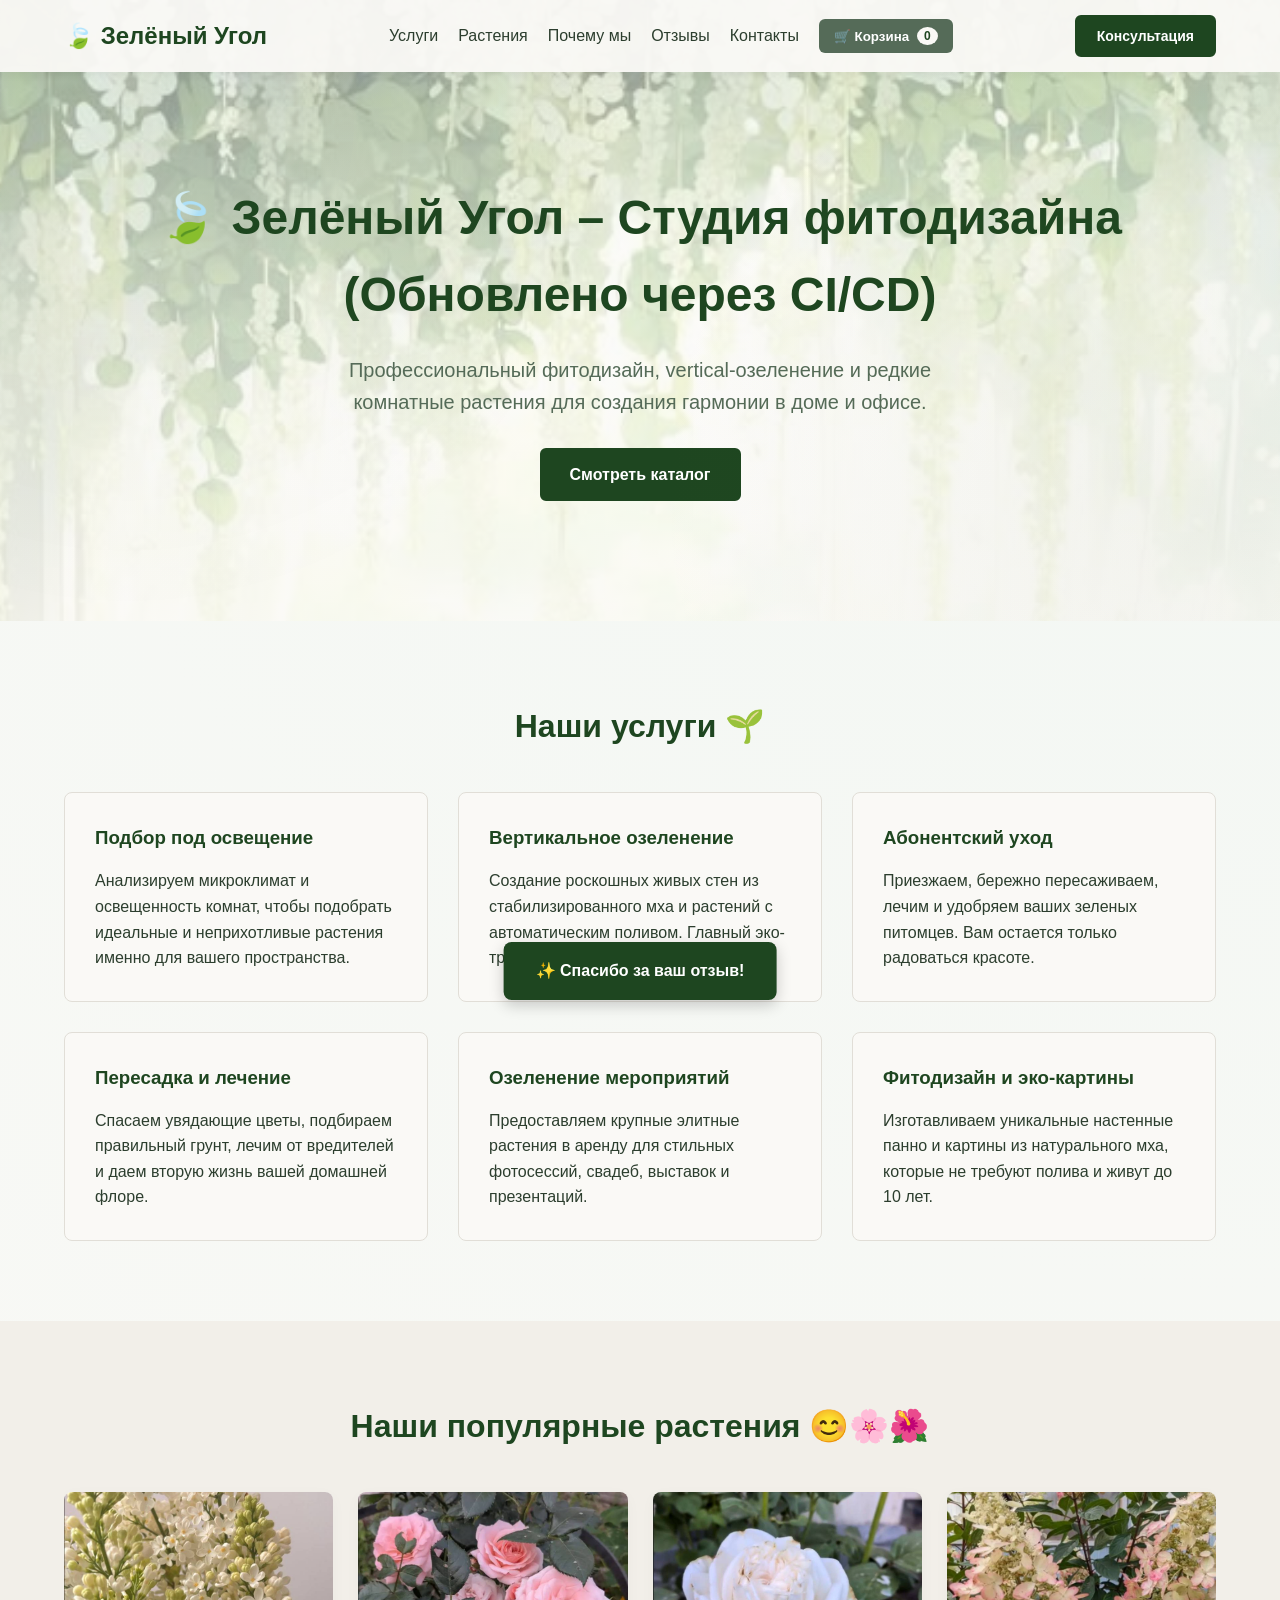
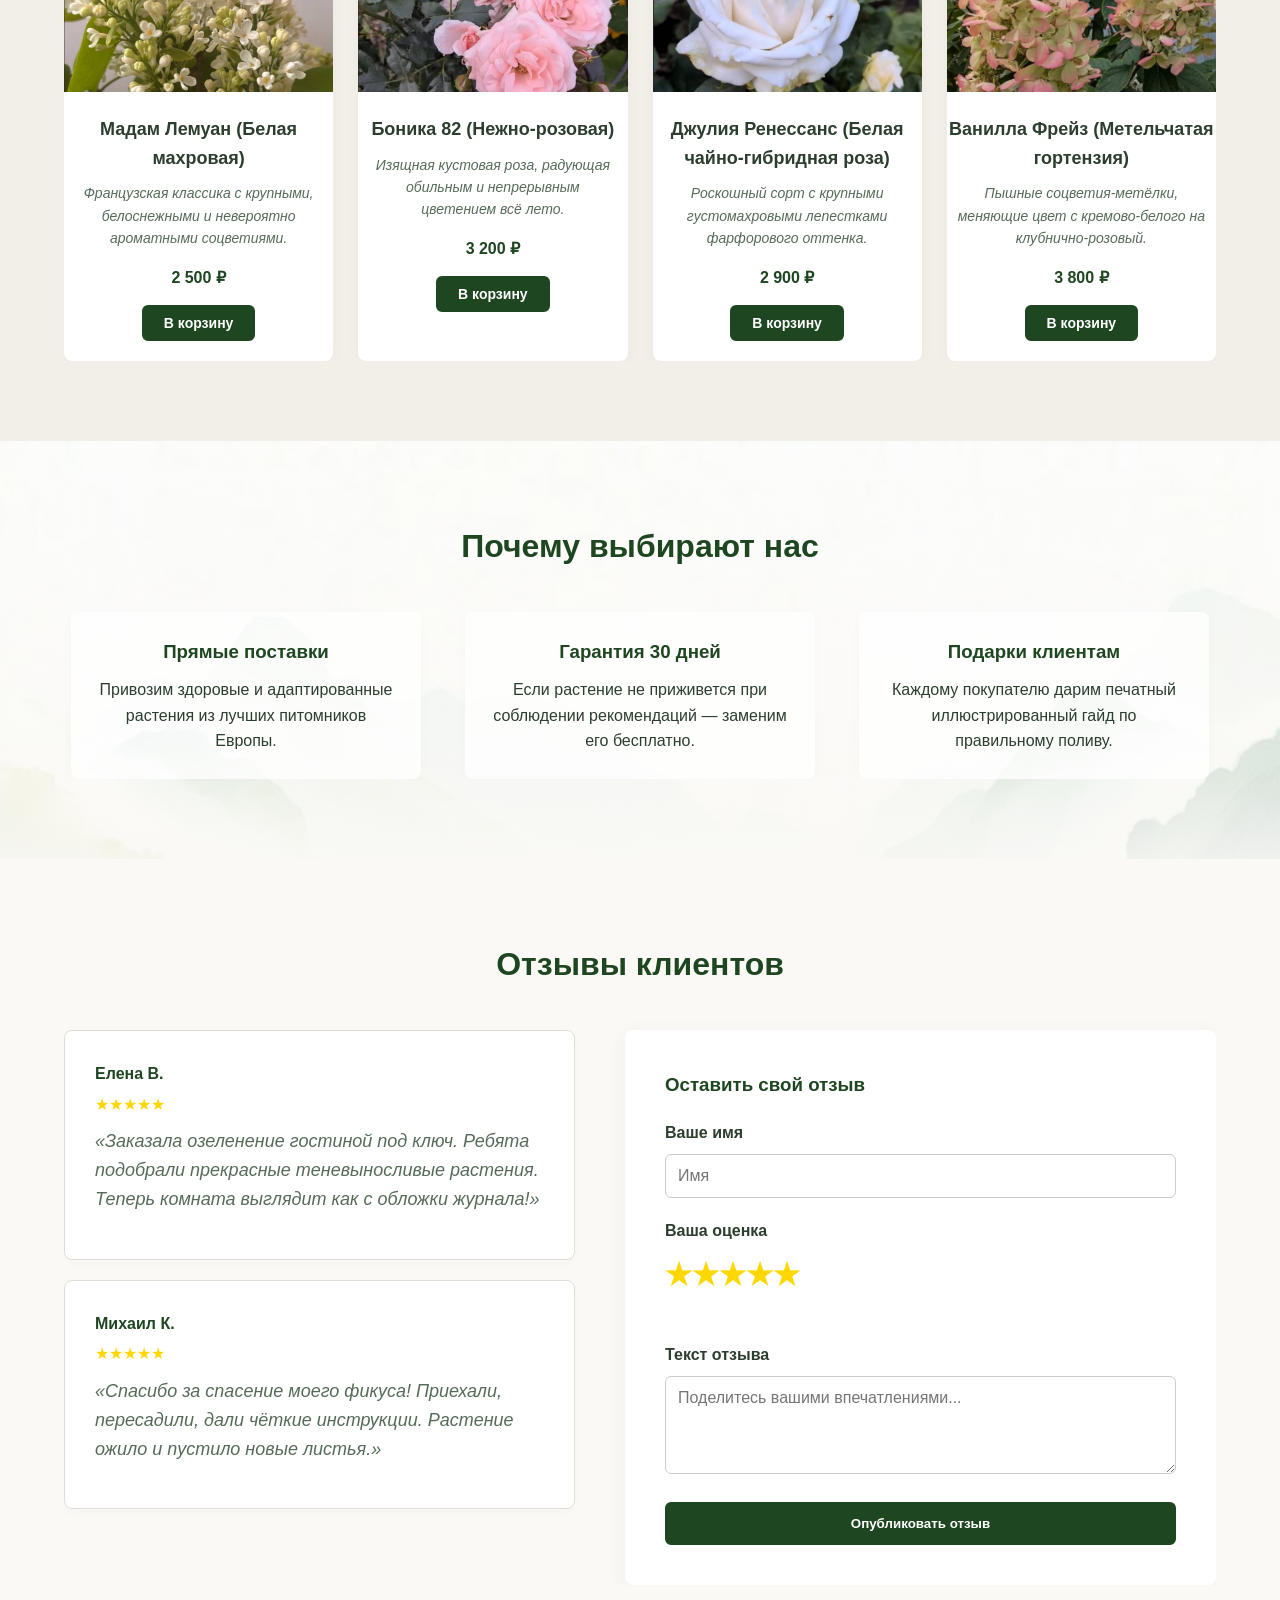
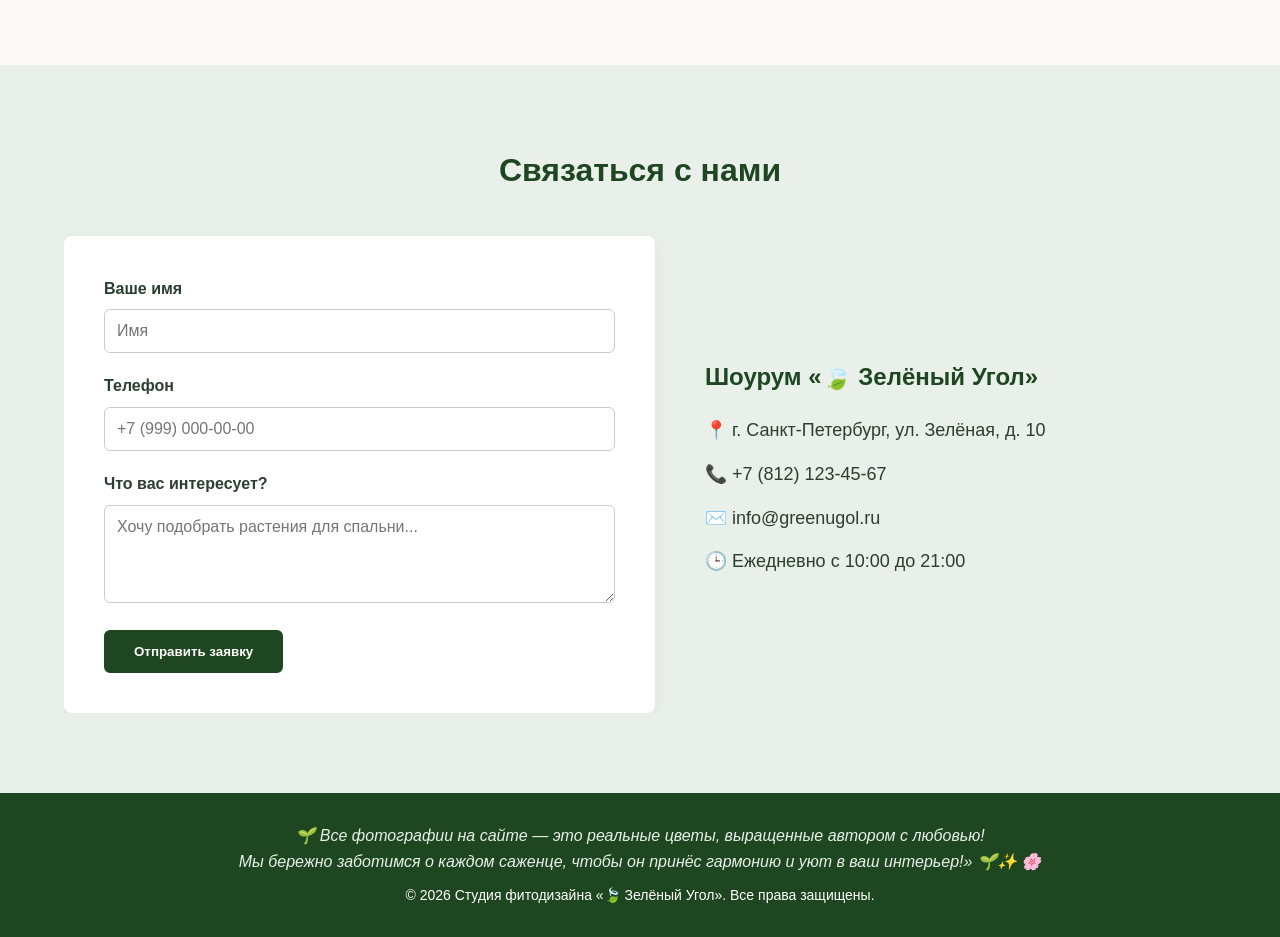
==== commit e20f48a5: "Проверка" ====
--- a/index.html
+++ b/index.html
@@ -32,7 +32,7 @@
 
     <section class="hero">
         <div class="container">
-            <h1>Оживите ваш интерьер природой</h1>
+            <h1>🍃 Зелёный Угол – Студия фитодизайна (Обновлено через CI/CD)</h1>
             <p>Профессиональный фитодизайн, vertical-озеленение и редкие комнатные растения для создания гармонии в доме и офисе.</p>
             <a href="#catalog" class="btn">Смотреть каталог</a>
         </div>
--- a/style.css
+++ b/style.css
@@ -498,7 +498,7 @@
             margin-bottom: 15px;
         }
         .rating-area:not(:checked) > input {
-            display: none;
+            display: none !important;
         }
         .rating-area:not(:checked) > label {
             font-size: 30px;
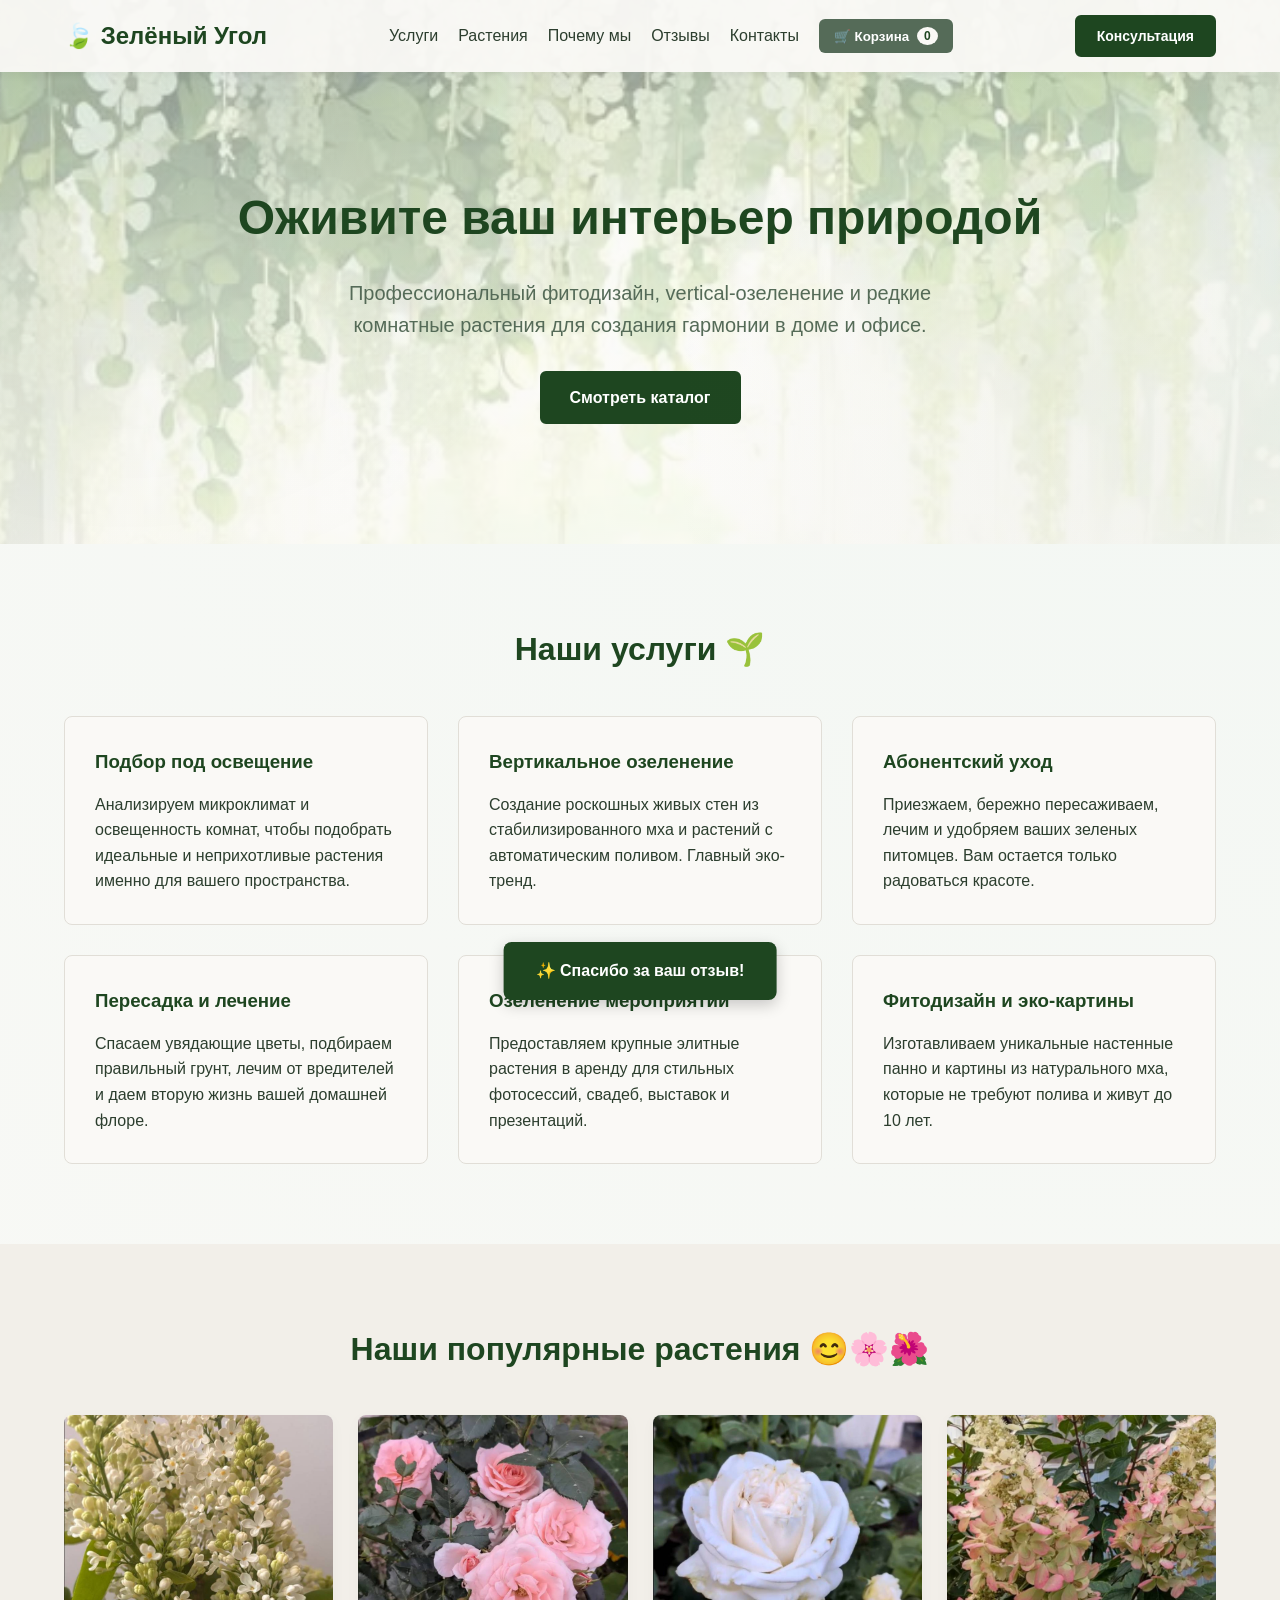
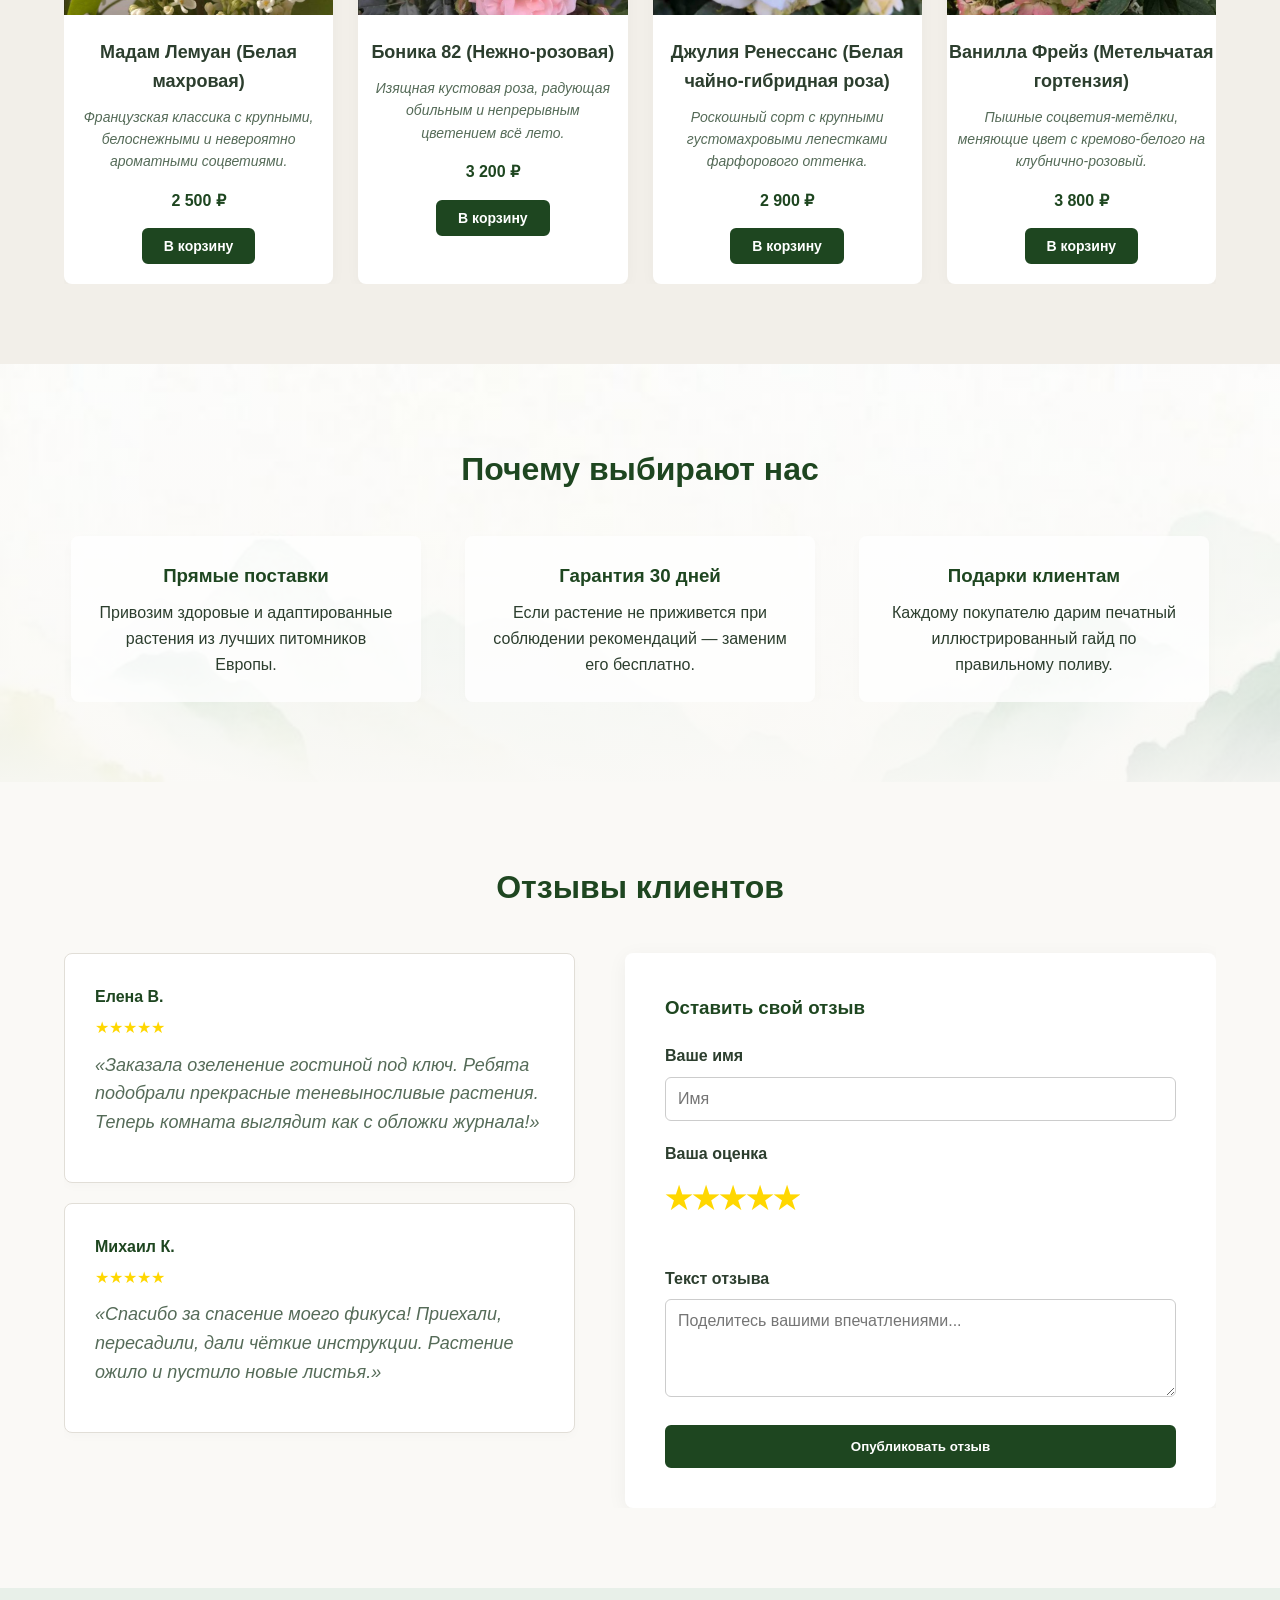
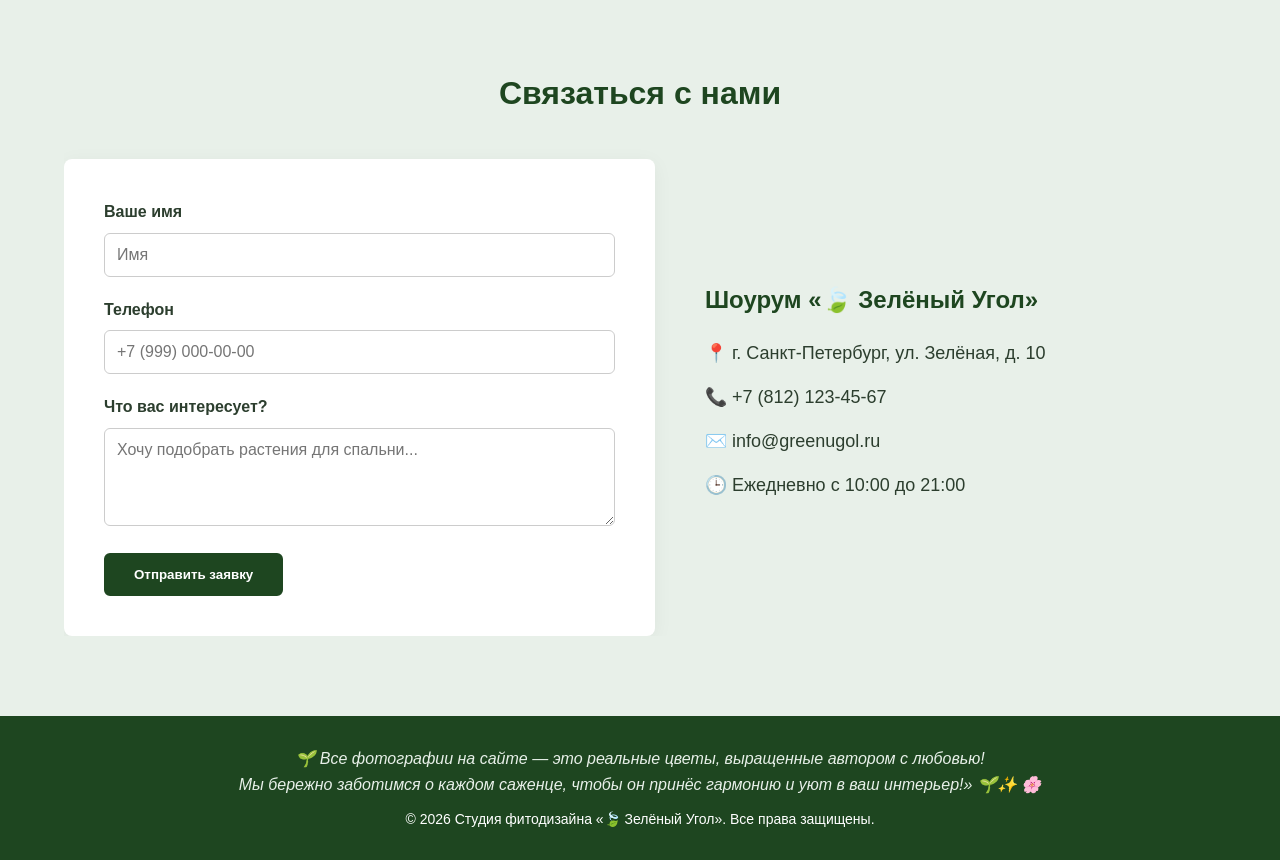
==== commit b8d911f5: "Update index.html" ====
--- a/index.html
+++ b/index.html
@@ -32,7 +32,7 @@
 
     <section class="hero">
         <div class="container">
-            <h1>🍃 Зелёный Угол – Студия фитодизайна (Обновлено через CI/CD)</h1>
+            <h1>Оживите ваш интерьер природой</h1>
             <p>Профессиональный фитодизайн, vertical-озеленение и редкие комнатные растения для создания гармонии в доме и офисе.</p>
             <a href="#catalog" class="btn">Смотреть каталог</a>
         </div>
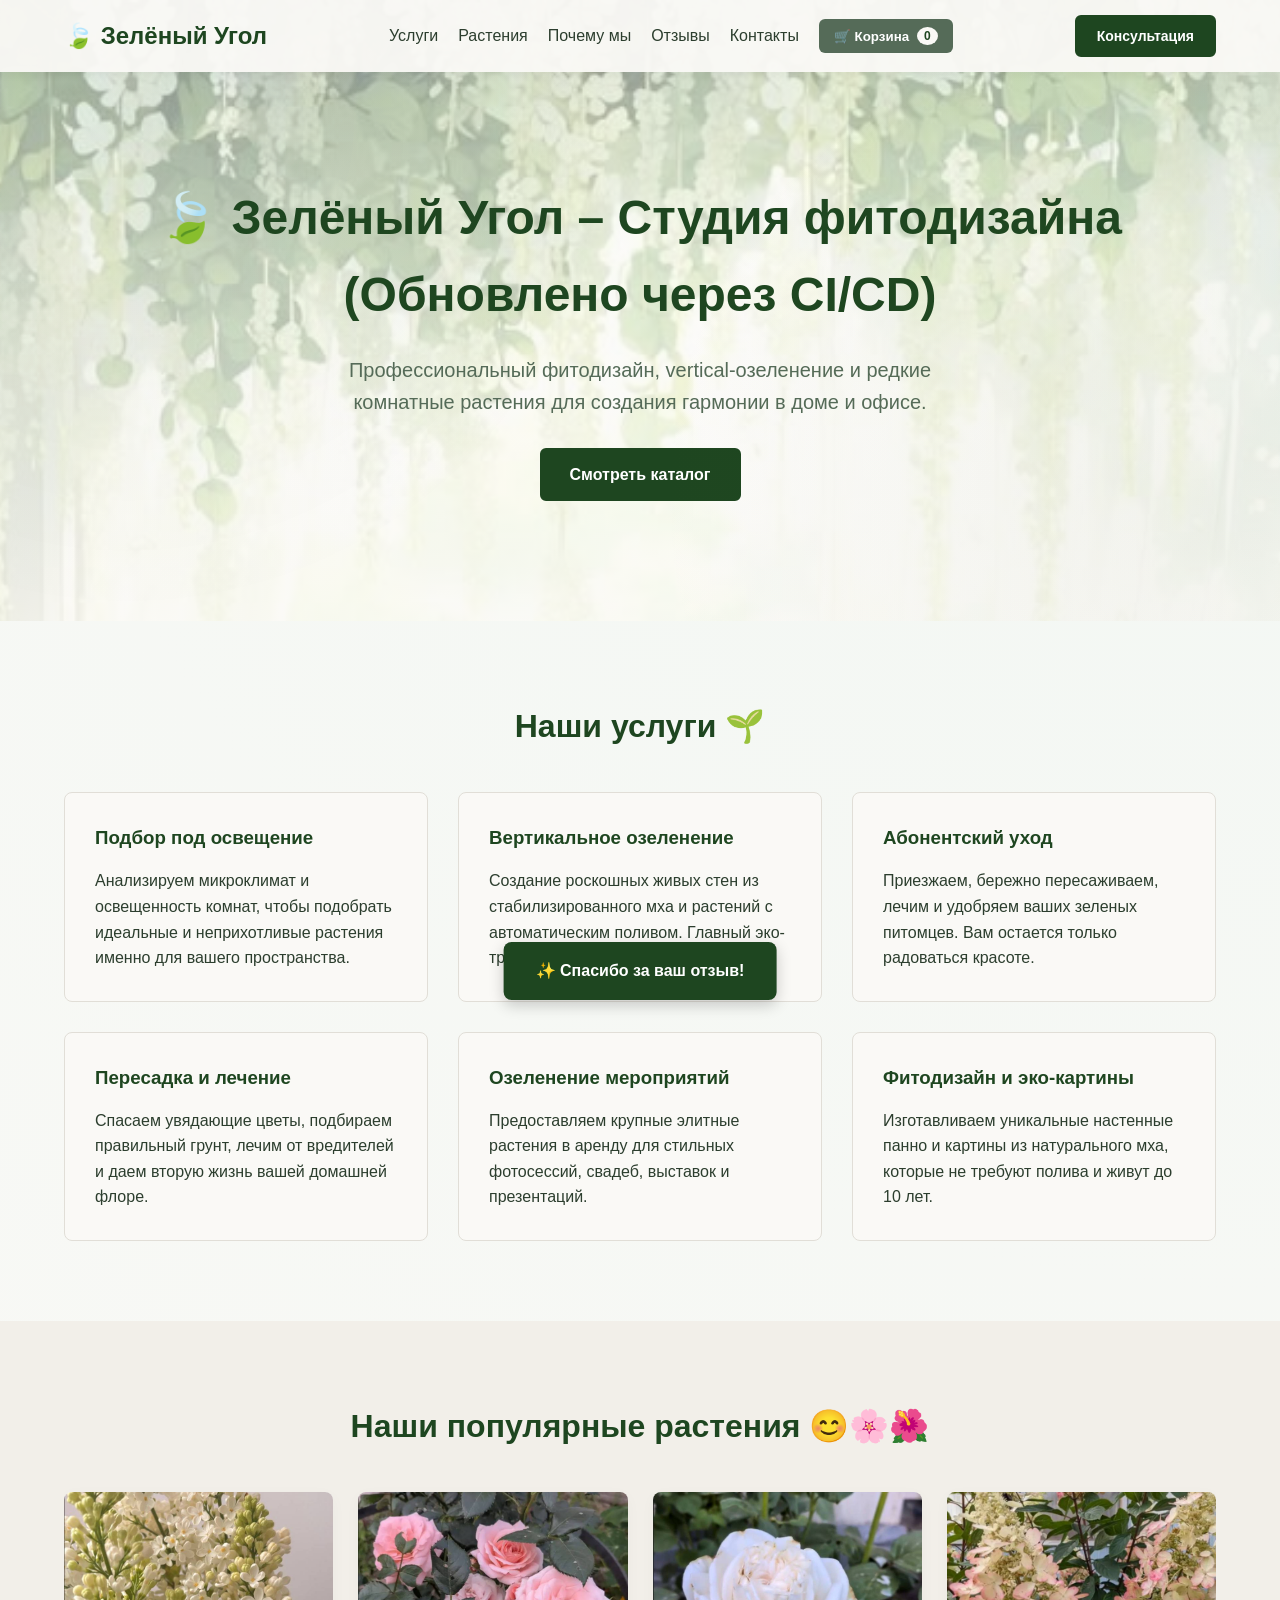
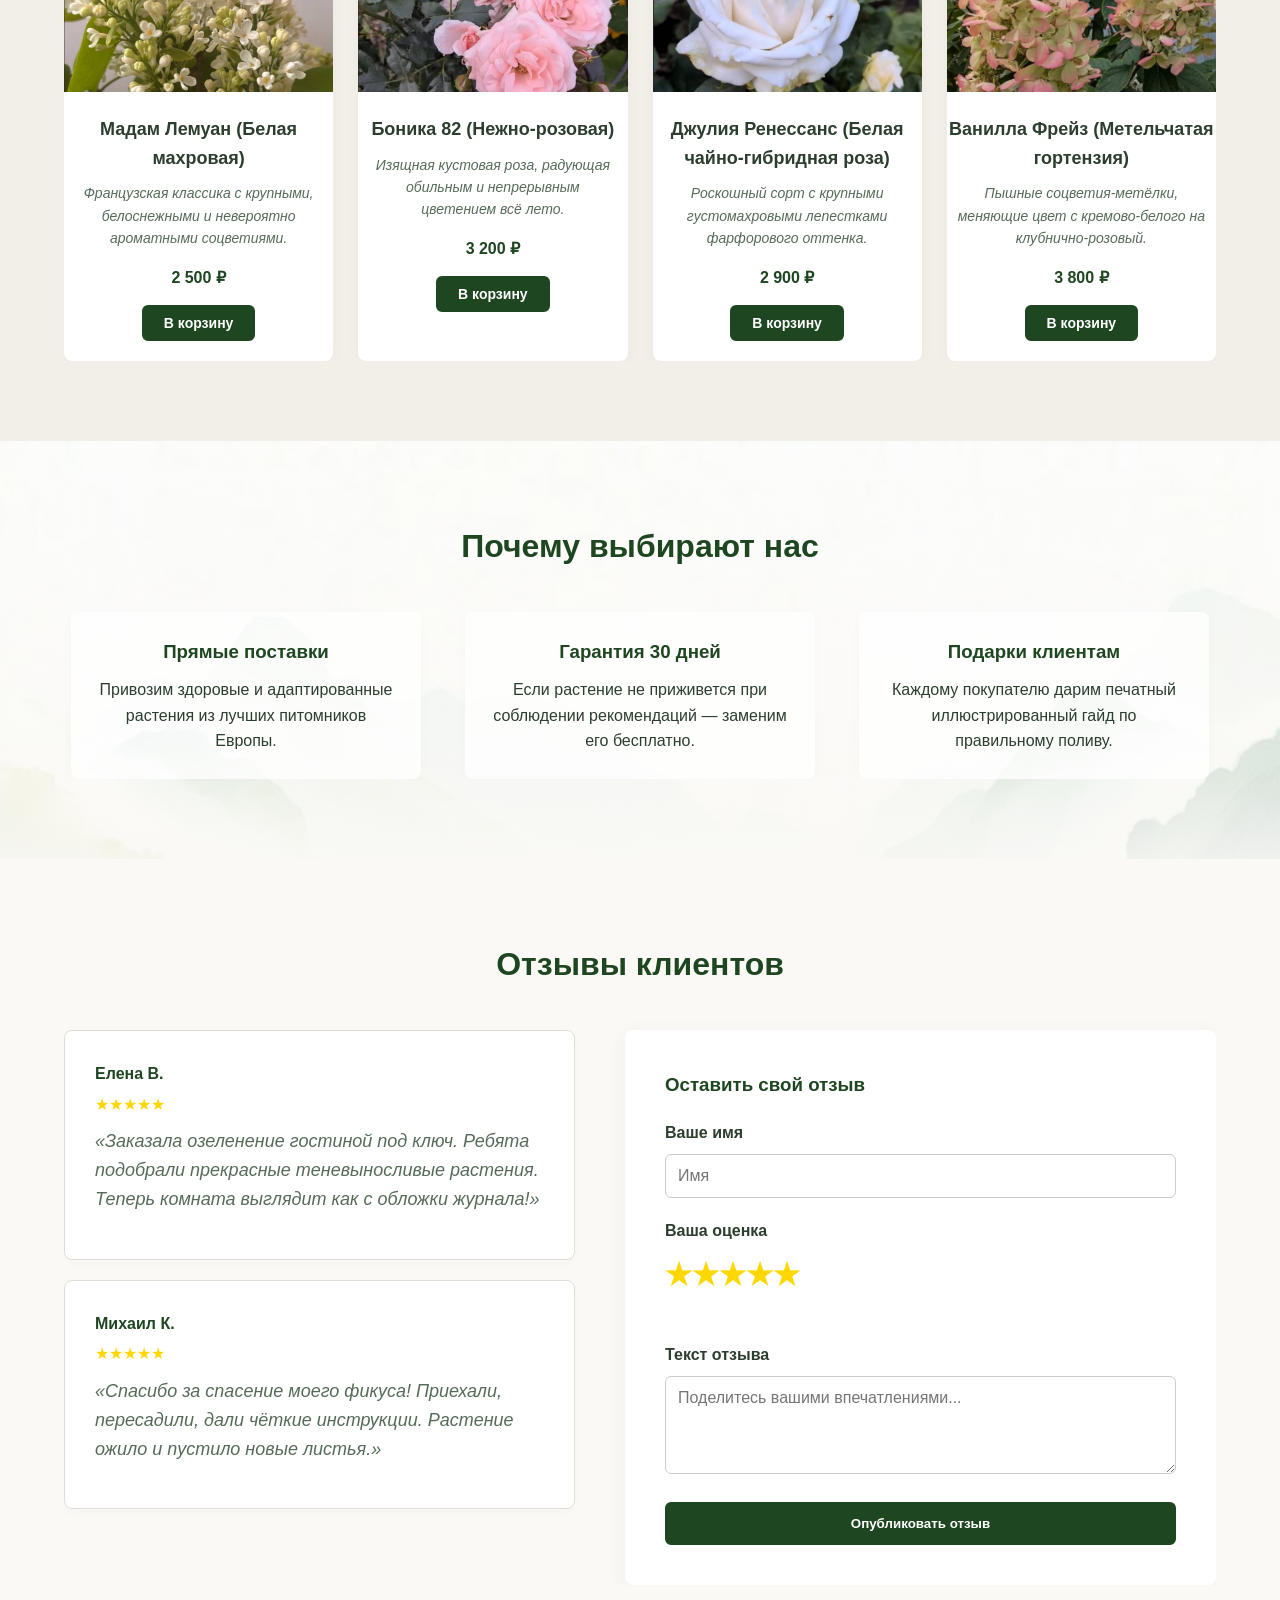
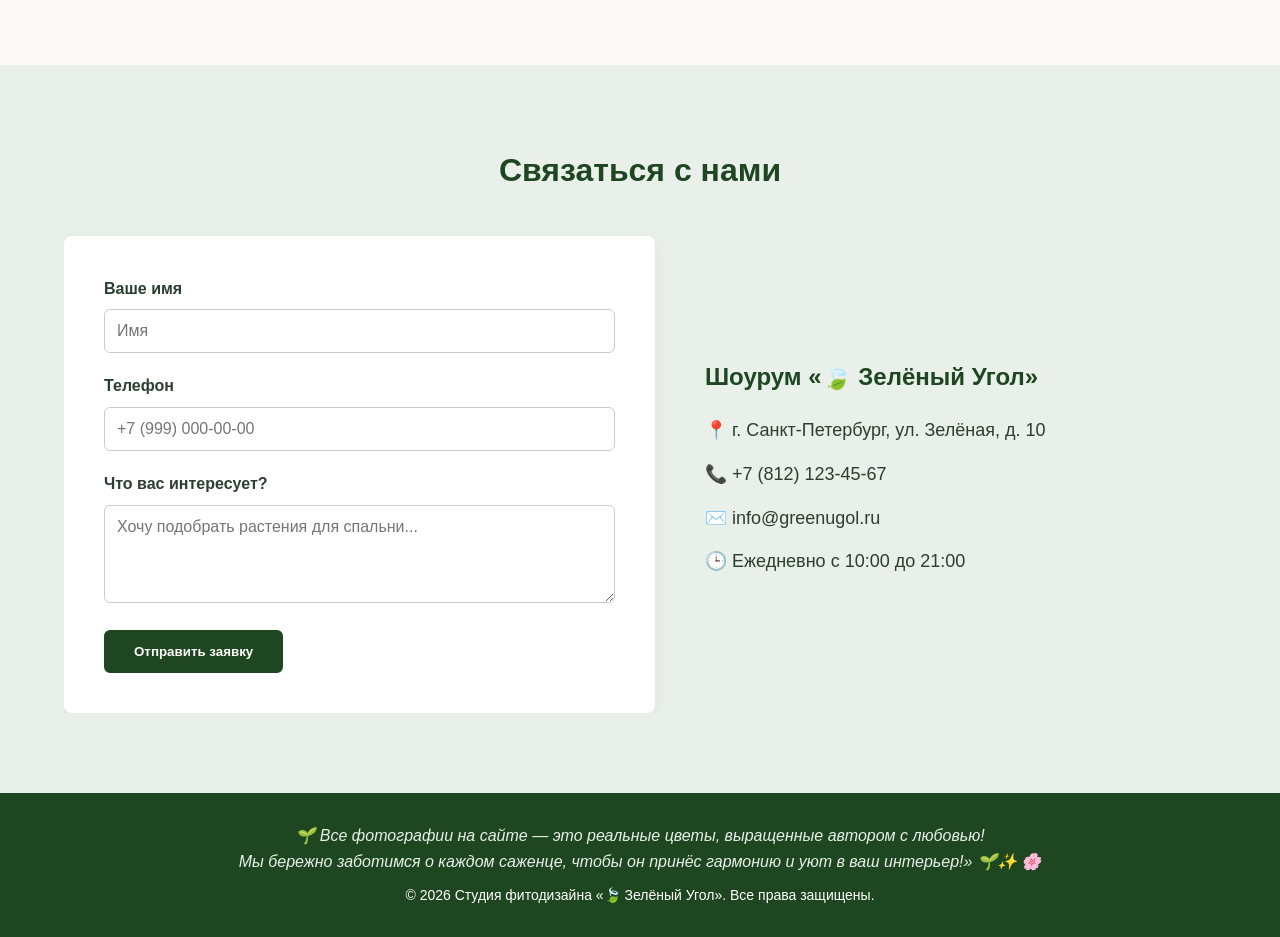
==== commit 2d1ff00e: "Update index.html" ====
--- a/index.html
+++ b/index.html
@@ -32,7 +32,7 @@
 
     <section class="hero">
         <div class="container">
-            <h1>Оживите ваш интерьер природой</h1>
+            <h1>🍃 Зелёный Угол – Студия фитодизайна (Обновлено через CI/CD)</h1>
             <p>Профессиональный фитодизайн, vertical-озеленение и редкие комнатные растения для создания гармонии в доме и офисе.</p>
             <a href="#catalog" class="btn">Смотреть каталог</a>
         </div>
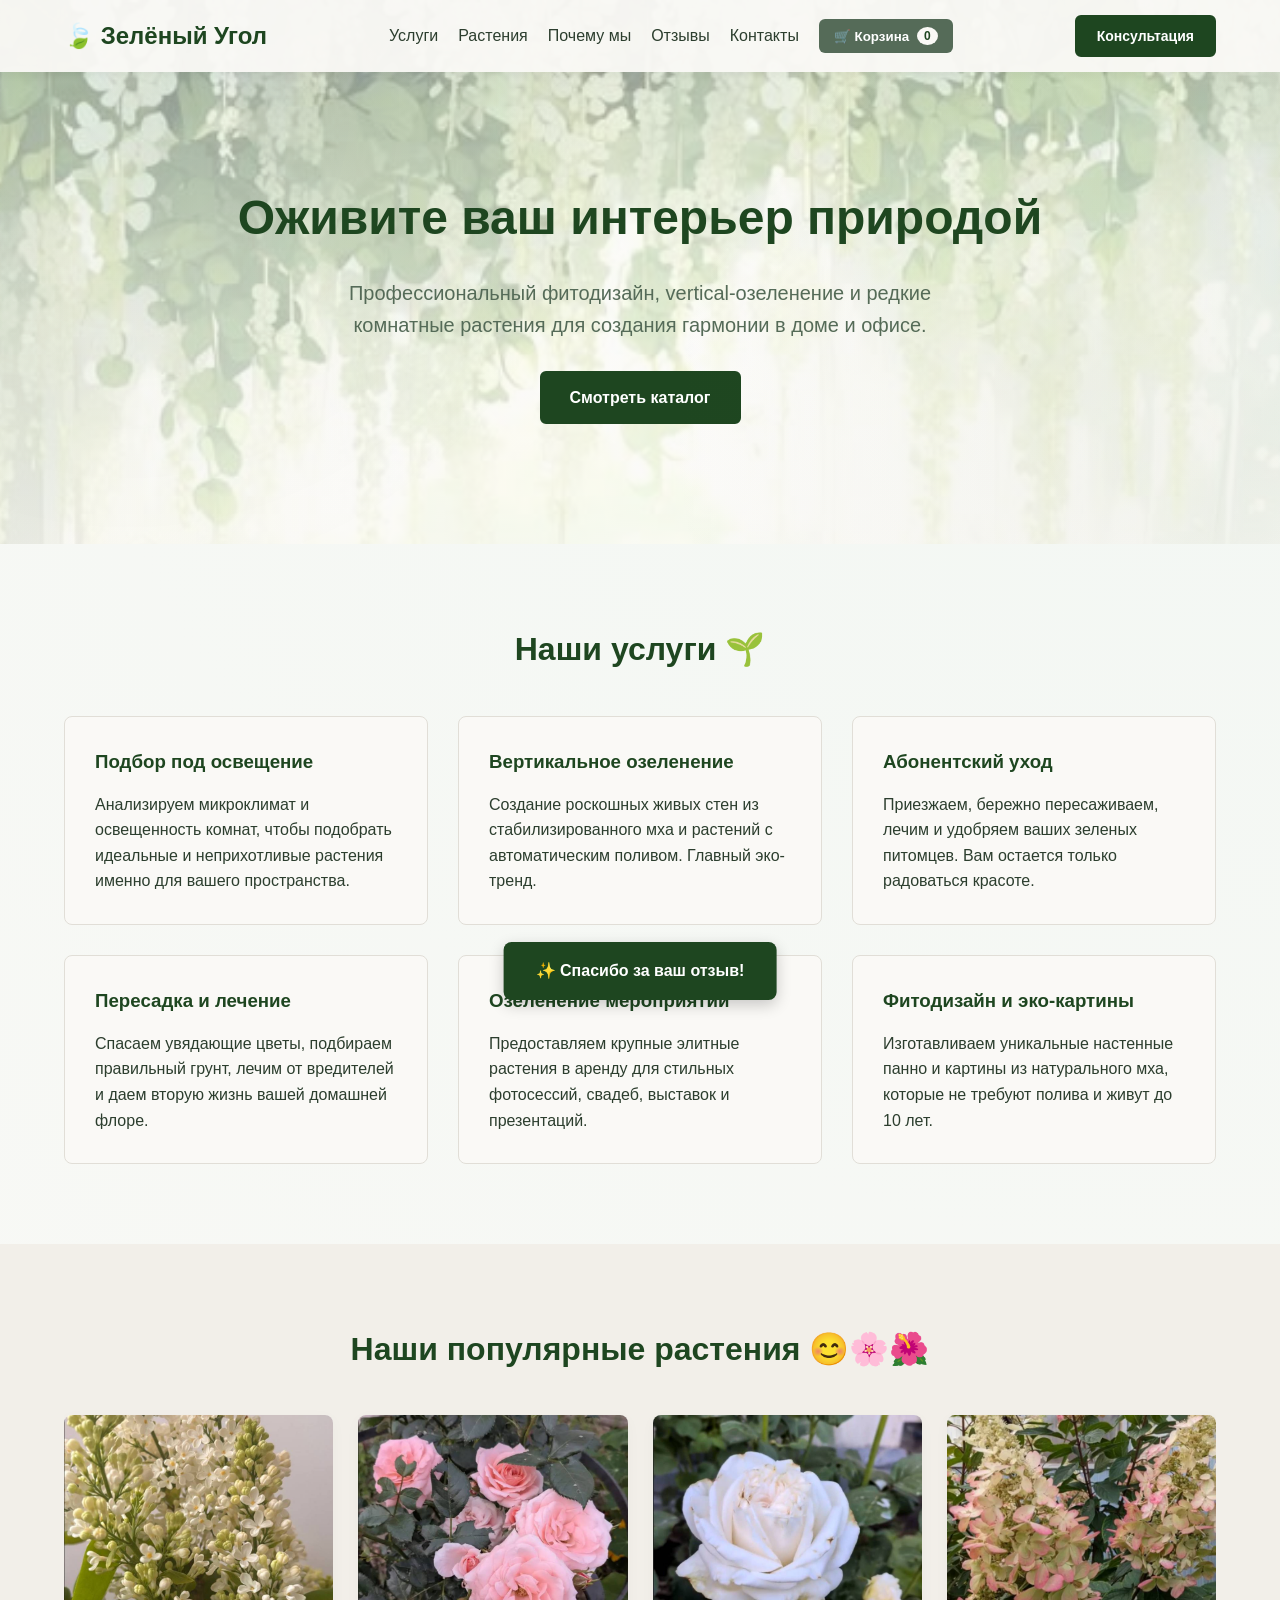
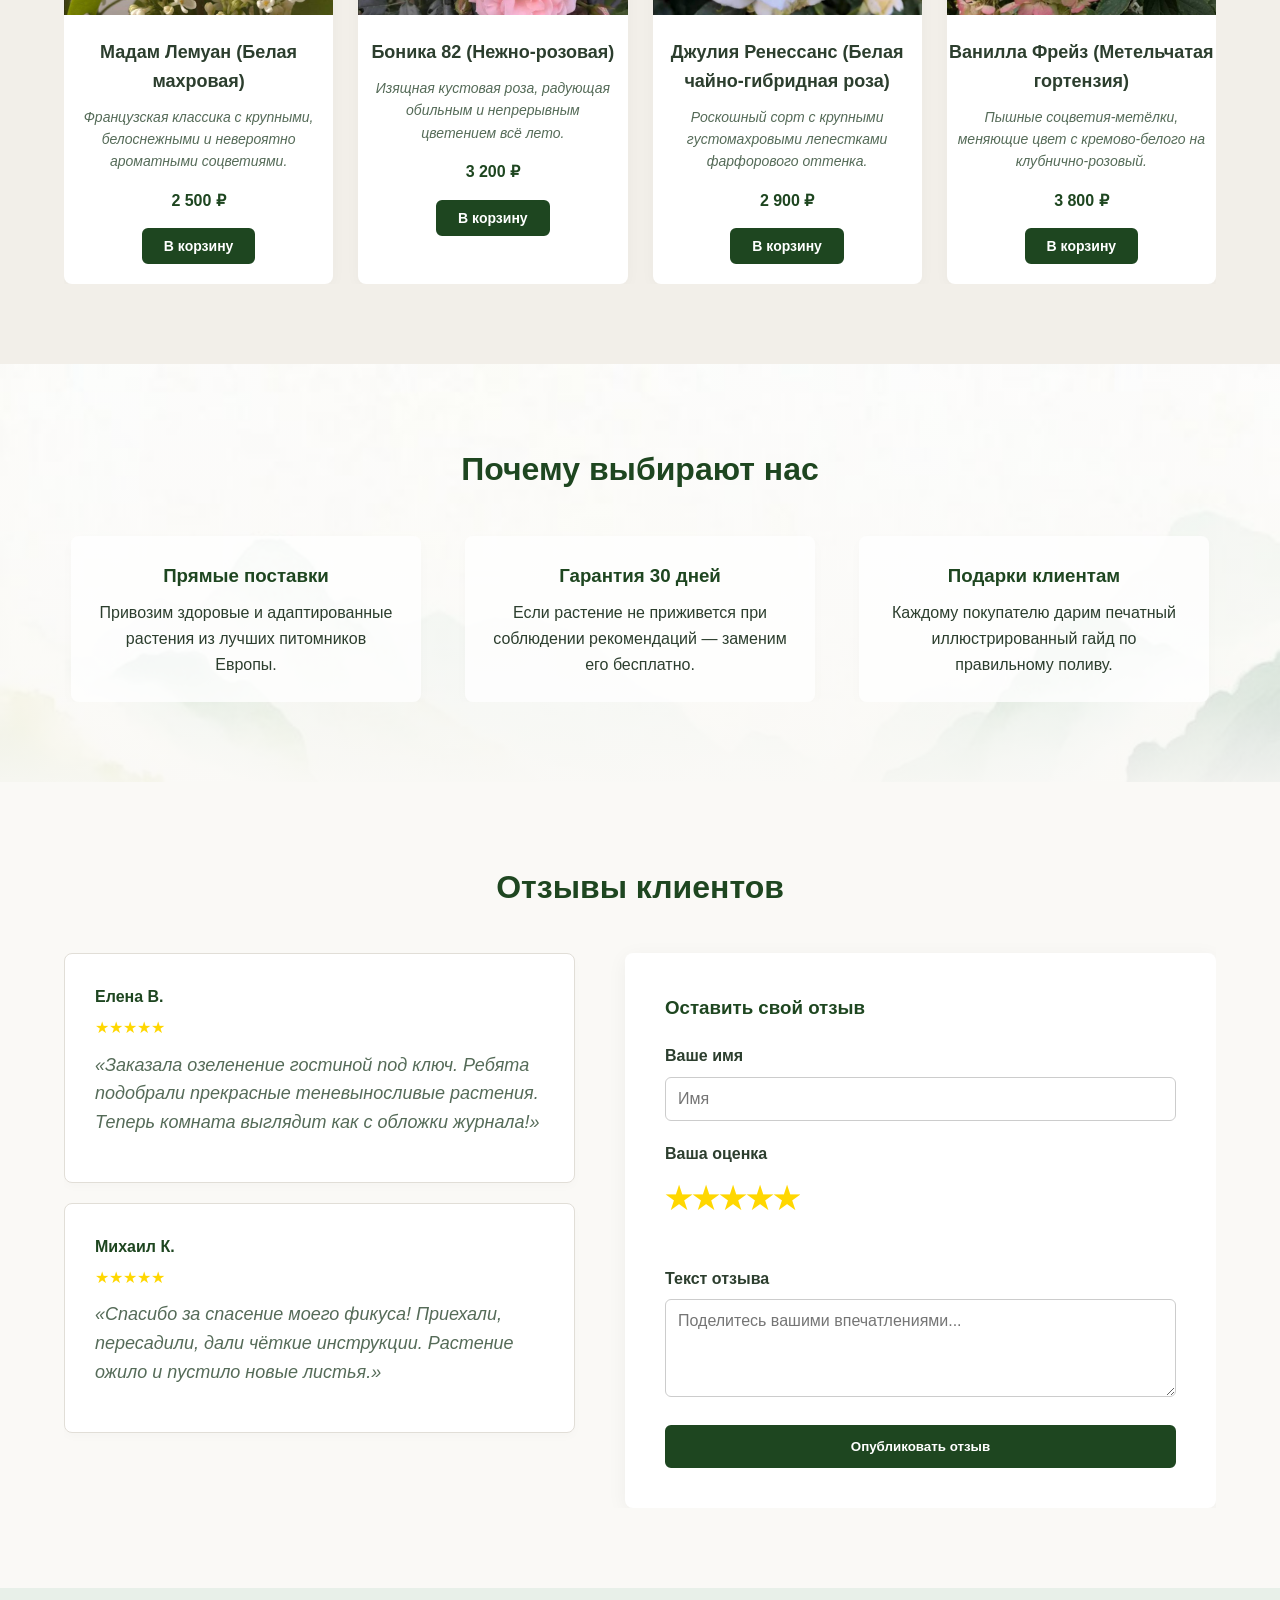
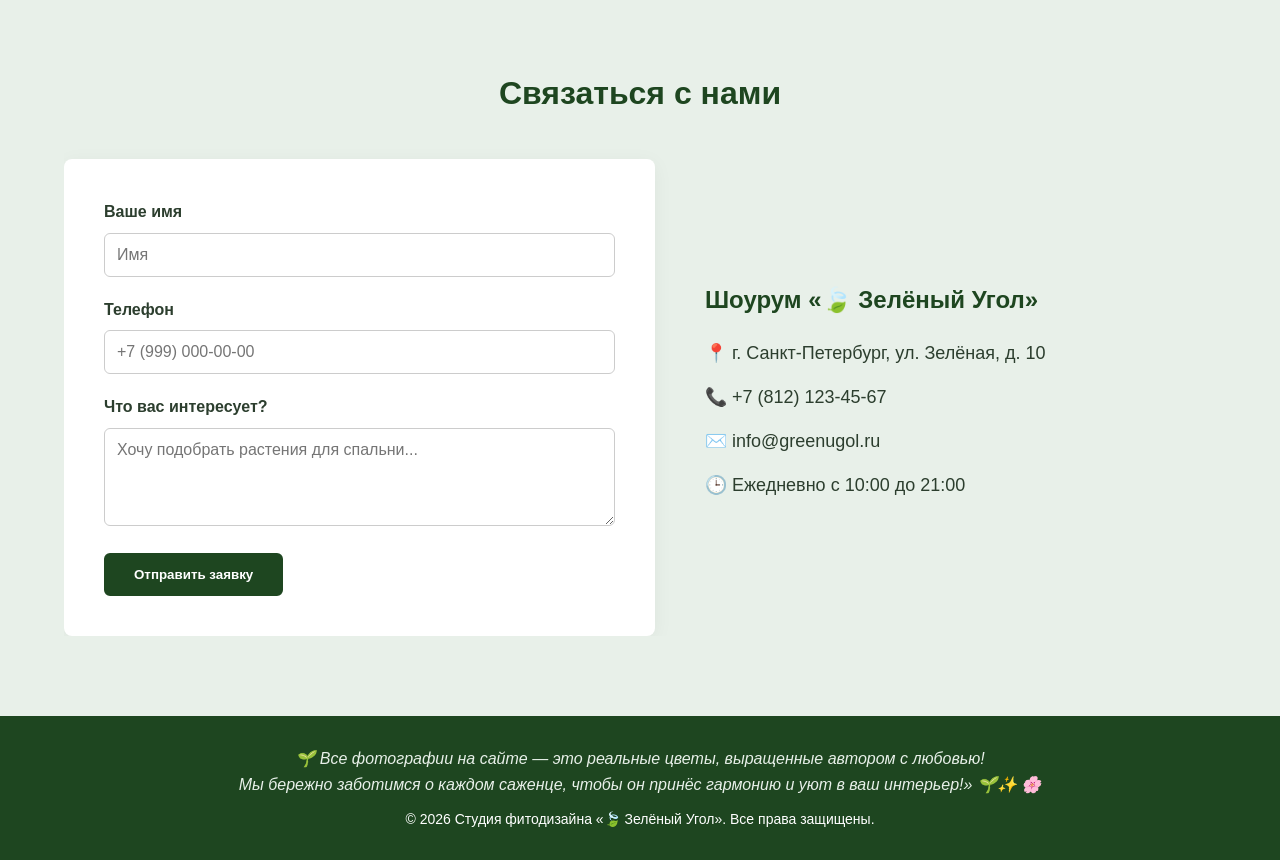
==== commit a4408d2c: "Update index.html" ====
--- a/index.html
+++ b/index.html
@@ -32,7 +32,7 @@
 
     <section class="hero">
         <div class="container">
-            <h1>🍃 Зелёный Угол – Студия фитодизайна (Обновлено через CI/CD)</h1>
+            <h1>Оживите ваш интерьер природой</h1>
             <p>Профессиональный фитодизайн, vertical-озеленение и редкие комнатные растения для создания гармонии в доме и офисе.</p>
             <a href="#catalog" class="btn">Смотреть каталог</a>
         </div>
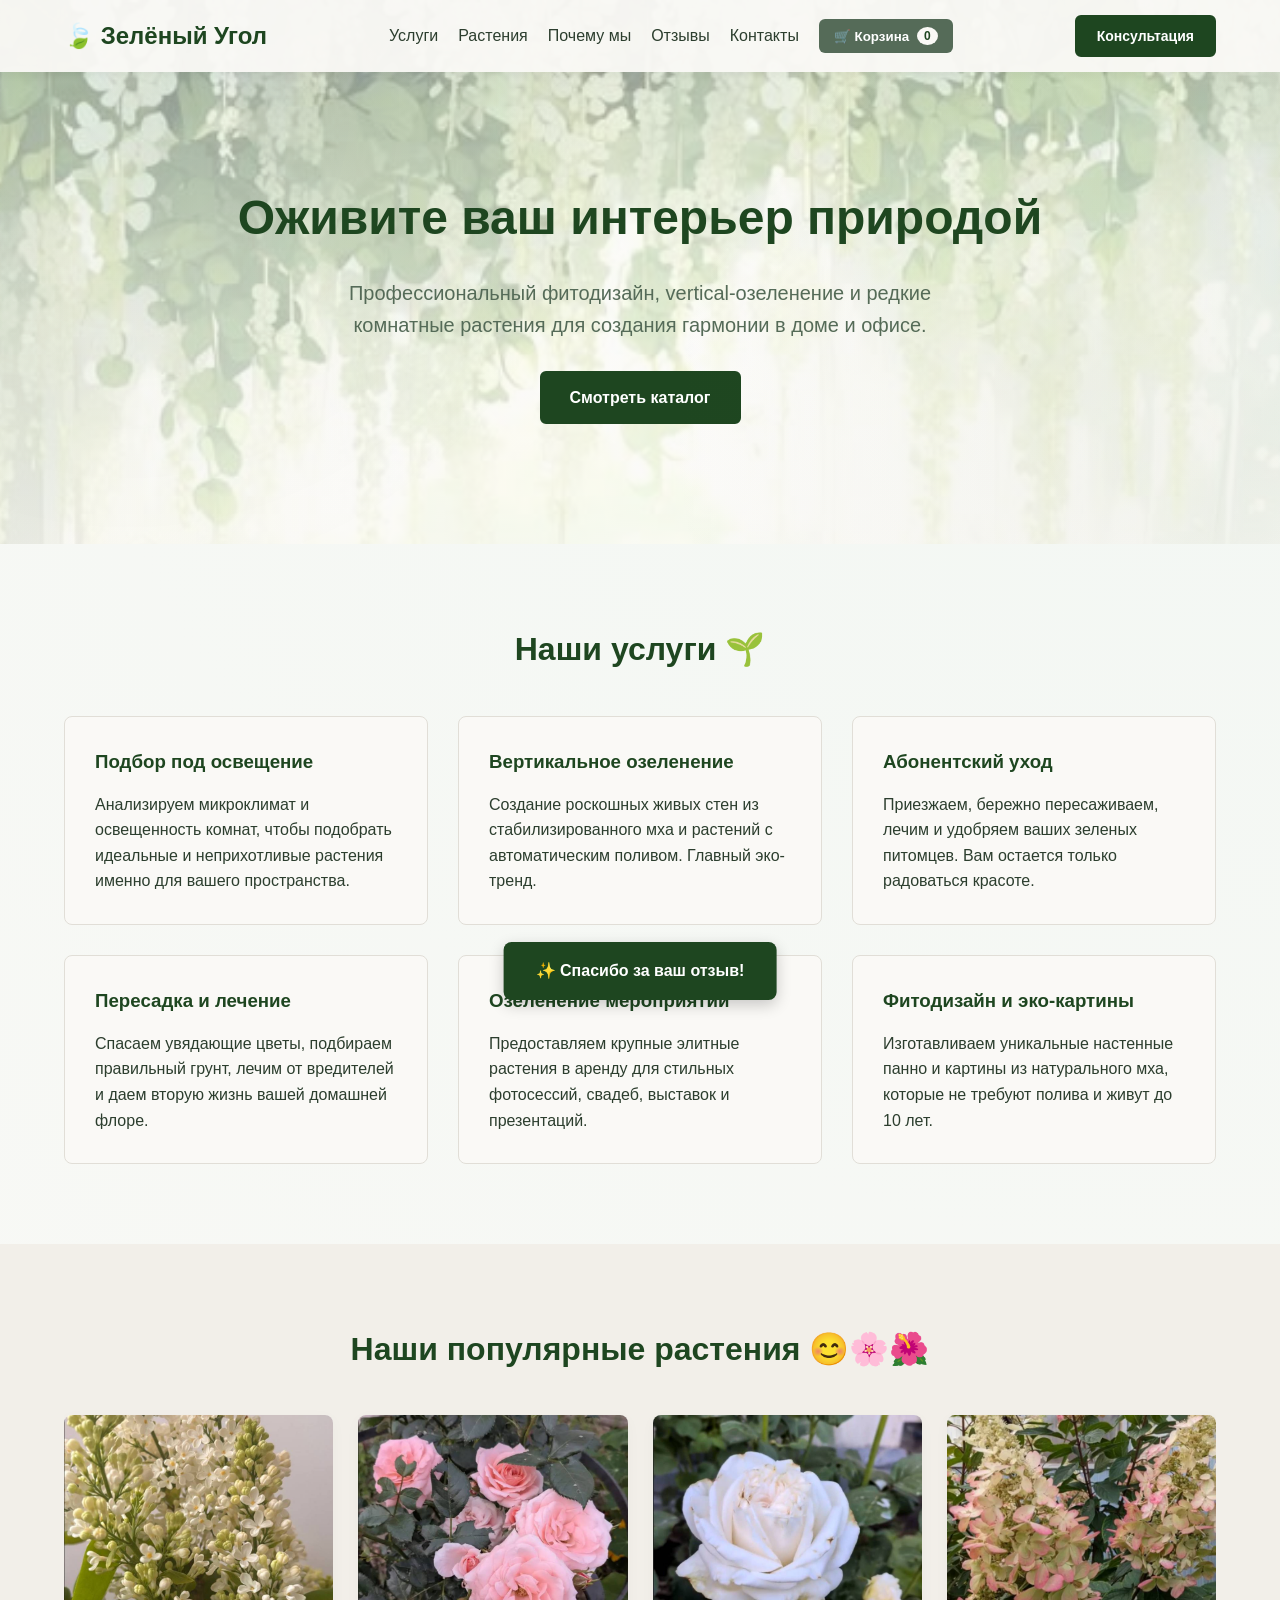
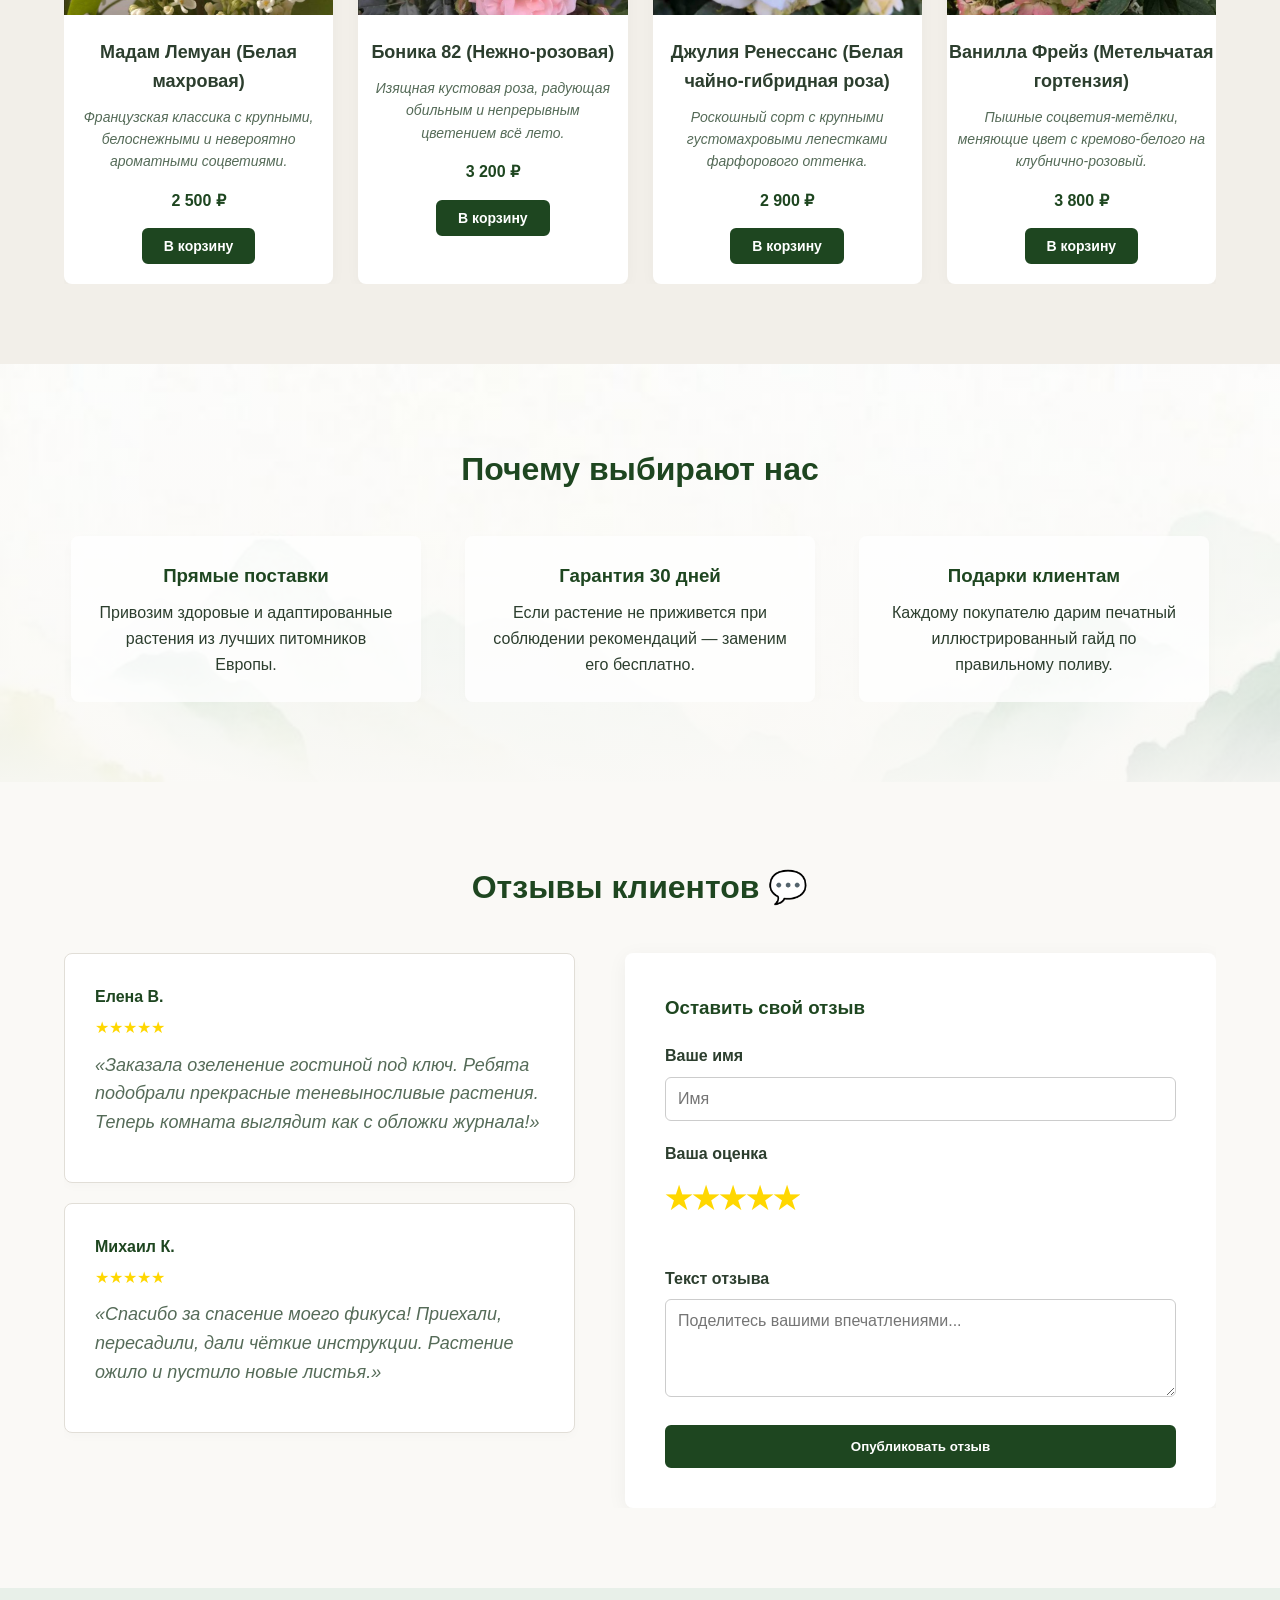
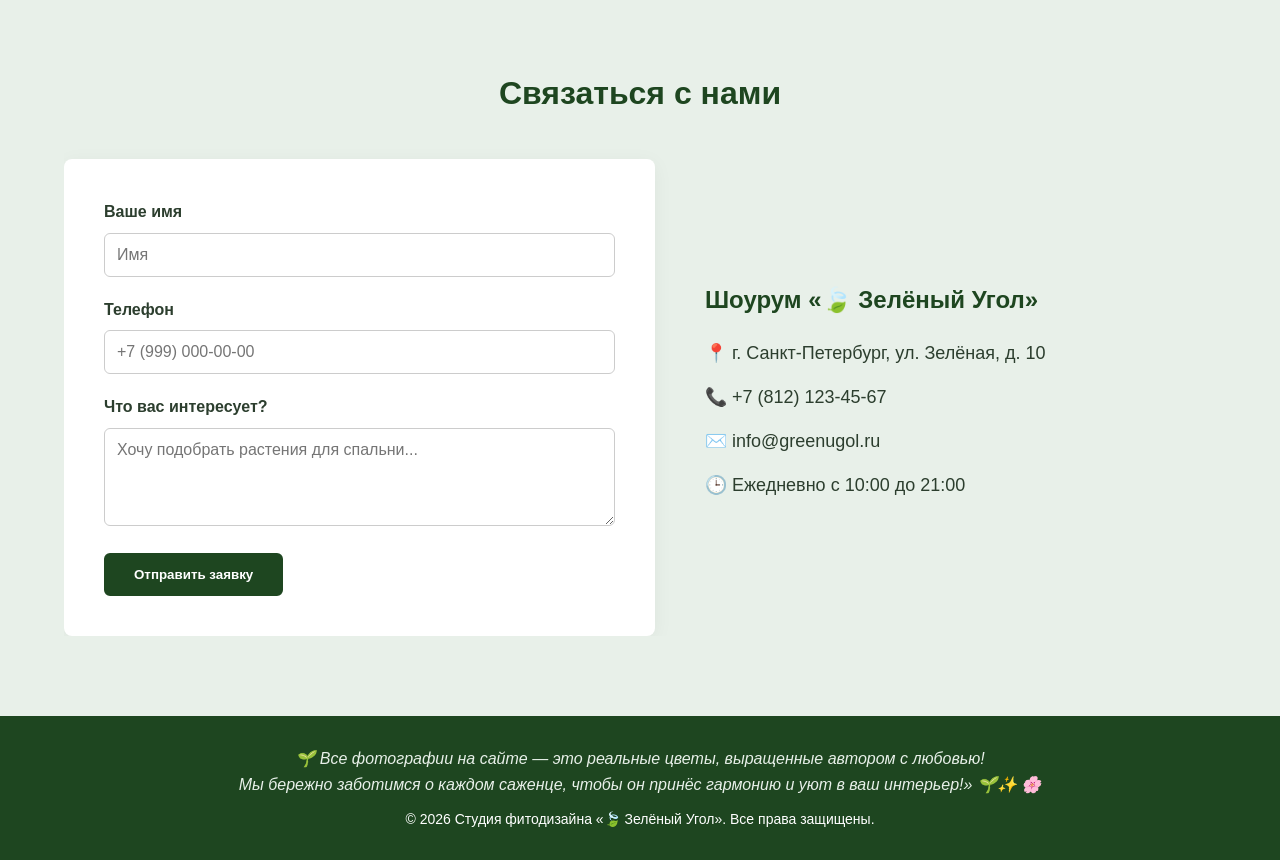
==== commit 492f7c79: "Update index.html" ====
--- a/index.html
+++ b/index.html
@@ -142,7 +142,7 @@
     </section>
     <section class="reviews" id="reviews">
         <div class="container">
-            <h2 class="section-title">Отзывы клиентов</h2>
+            <h2 class="section-title">Отзывы клиентов 💬</h2>
             
             <div class="contacts-wrapper">
                 <!-- Левая колонка: Список отзывов -->
